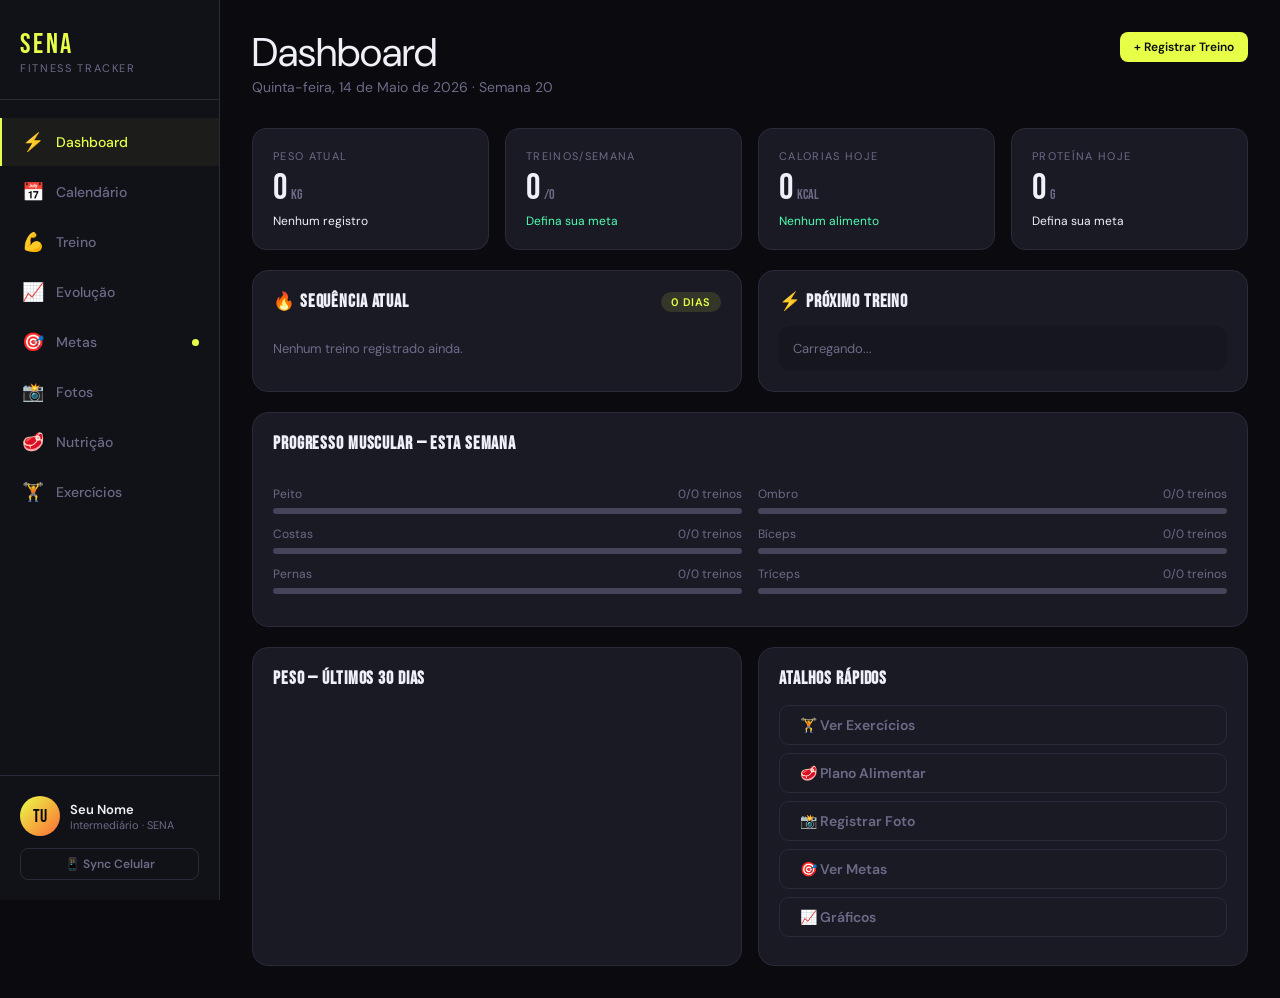
==== index.html @ d351b413 "Add files via upload" ====
<!DOCTYPE html>
<html lang="pt-BR">
<head>
<meta charset="UTF-8">
<meta name="viewport" content="width=device-width, initial-scale=1.0">
<title>SENA Fitness — Sua Evolução</title>
<link rel="preconnect" href="https://fonts.googleapis.com">
<link href="https://fonts.googleapis.com/css2?family=Bebas+Neue&family=DM+Sans:wght@300;400;500;600&display=swap" rel="stylesheet">
<script src="https://cdnjs.cloudflare.com/ajax/libs/Chart.js/4.4.1/chart.umd.js"></script>
<style>
*{margin:0;padding:0;box-sizing:border-box}
:root{
  --bg:#0a0a0f;
  --bg2:#111118;
  --bg3:#16161f;
  --card:#1a1a25;
  --card2:#1e1e2c;
  --border:#2a2a3a;
  --accent:#e8ff47;
  --accent2:#ff6b35;
  --accent3:#4fffb0;
  --text:#f0f0f8;
  --muted:#6b6b88;
  --muted2:#44445a;
  --red:#ff4757;
  --blue:#4fa3ff;
  --purple:#b66dff;
  font-size:15px;
}
body{background:var(--bg);color:var(--text);font-family:'DM Sans',sans-serif;min-height:100vh;overflow-x:hidden}
h1,h2,h3,.label-big{font-family:'Bebas Neue',sans-serif;letter-spacing:.05em}

/* LAYOUT */
.app{display:flex;min-height:100vh}
.sidebar{width:220px;background:var(--bg2);border-right:1px solid var(--border);display:flex;flex-direction:column;position:fixed;top:0;left:0;height:100vh;z-index:100;transition:.3s}
.main{margin-left:220px;flex:1;min-height:100vh}
.page{display:none;padding:32px;min-height:100vh;animation:fadeIn .35s ease}
.page.active{display:block}
@keyframes fadeIn{from{opacity:0;transform:translateY(12px)}to{opacity:1;transform:translateY(0)}}

/* SIDEBAR */
.logo{padding:28px 20px 24px;border-bottom:1px solid var(--border)}
.logo-text{font-family:'Bebas Neue',sans-serif;font-size:28px;color:var(--accent);letter-spacing:.1em}
.logo-sub{font-size:11px;color:var(--muted);letter-spacing:.15em;text-transform:uppercase}
.nav{flex:1;padding:16px 0}
.nav-item{display:flex;align-items:center;gap:12px;padding:12px 20px;color:var(--muted);cursor:pointer;transition:.2s;font-size:14px;font-weight:500;border-left:2px solid transparent;margin:2px 0}
.nav-item:hover{color:var(--text);background:var(--bg3)}
.nav-item.active{color:var(--accent);border-left-color:var(--accent);background:rgba(232,255,71,.05)}
.nav-icon{font-size:18px;width:22px;text-align:center}
.sidebar-footer{padding:20px;border-top:1px solid var(--border)}
.avatar{width:40px;height:40px;border-radius:50%;background:linear-gradient(135deg,var(--accent),var(--accent2));display:flex;align-items:center;justify-content:center;font-family:'Bebas Neue',sans-serif;font-size:18px;color:#0a0a0f}
.user-info{display:flex;align-items:center;gap:10px}
.user-name{font-size:13px;font-weight:600}
.user-sub{font-size:11px;color:var(--muted)}

/* HEADER */
.page-header{margin-bottom:32px}
.page-title{font-size:40px;color:var(--text);line-height:1}
.page-sub{font-size:14px;color:var(--muted);margin-top:6px}

/* CARDS */
.card{background:var(--card);border:1px solid var(--border);border-radius:16px;padding:20px}
.card-sm{padding:16px}
.grid{display:grid;gap:16px}
.g2{grid-template-columns:1fr 1fr}
.g3{grid-template-columns:1fr 1fr 1fr}
.g4{grid-template-columns:1fr 1fr 1fr 1fr}

/* STAT CARDS */
.stat{background:var(--card);border:1px solid var(--border);border-radius:14px;padding:20px}
.stat-label{font-size:11px;color:var(--muted);letter-spacing:.12em;text-transform:uppercase;margin-bottom:8px}
.stat-value{font-family:'Bebas Neue',sans-serif;font-size:36px;line-height:1;color:var(--text)}
.stat-unit{font-size:14px;color:var(--muted);margin-left:4px}
.stat-change{font-size:12px;margin-top:6px}
.up{color:var(--accent3)}
.down{color:var(--red)}

/* PROGRESS BAR */
.prog-wrap{margin:12px 0}
.prog-label{display:flex;justify-content:space-between;font-size:12px;color:var(--muted);margin-bottom:6px}
.prog-track{height:6px;background:var(--muted2);border-radius:99px;overflow:hidden}
.prog-fill{height:100%;border-radius:99px;transition:width 1s ease}
.prog-accent{background:var(--accent)}
.prog-orange{background:var(--accent2)}
.prog-green{background:var(--accent3)}
.prog-blue{background:var(--blue)}
.prog-purple{background:var(--purple)}

/* BADGES */
.badge{display:inline-flex;align-items:center;gap:5px;font-size:11px;font-weight:600;padding:3px 10px;border-radius:99px;letter-spacing:.05em;text-transform:uppercase}
.badge-green{background:rgba(79,255,176,.12);color:var(--accent3)}
.badge-yellow{background:rgba(232,255,71,.12);color:var(--accent)}
.badge-orange{background:rgba(255,107,53,.12);color:var(--accent2)}
.badge-red{background:rgba(255,71,87,.12);color:var(--red)}
.badge-blue{background:rgba(79,163,255,.12);color:var(--blue)}
.badge-purple{background:rgba(182,109,255,.12);color:var(--purple)}

/* BUTTONS */
.btn{display:inline-flex;align-items:center;gap:8px;padding:10px 20px;border-radius:10px;font-family:'DM Sans',sans-serif;font-size:14px;font-weight:600;cursor:pointer;border:none;transition:.2s}
.btn-primary{background:var(--accent);color:#0a0a0f}
.btn-primary:hover{background:#d4eb30}
.btn-ghost{background:transparent;color:var(--muted);border:1px solid var(--border)}
.btn-ghost:hover{background:var(--bg3);color:var(--text)}
.btn-sm{padding:7px 14px;font-size:12px;border-radius:8px}

/* DIVIDER */
.divider{height:1px;background:var(--border);margin:20px 0}

/* STREAKS */
.streak-dots{display:flex;gap:6px;flex-wrap:wrap;margin-top:10px}
.dot{width:28px;height:28px;border-radius:8px;display:flex;align-items:center;justify-content:center;font-size:10px;font-weight:600}
.dot-done{background:rgba(232,255,71,.15);color:var(--accent);border:1px solid rgba(232,255,71,.3)}
.dot-rest{background:rgba(79,255,176,.1);color:var(--accent3);border:1px solid rgba(79,255,176,.2)}
.dot-miss{background:var(--muted2);color:var(--muted)}
.dot-today{background:var(--accent);color:#0a0a0f}

/* CALENDAR */
.cal-grid { display: grid; grid-template-columns: repeat(7, 1fr); gap: 8px; margin-top: 12px; }
.cal-day { height: 72px; border-radius: 12px; display: flex; flex-direction: column; padding: 6px; cursor: pointer; transition: .2s; position: relative; background: var(--card2); border: 1px solid var(--border); overflow: hidden; }
.cal-day:hover { border-color: var(--accent); transform: translateY(-2px); box-shadow: 0 4px 12px rgba(0,0,0,0.15); }
.cal-hdr { height: auto; padding: 4px 0; background: transparent !important; border: none !important; font-size: 11px; color: var(--muted); font-weight: 600; letter-spacing: .08em; text-align: center; align-items: center; cursor: default; }
.cal-hdr:hover { transform: none; box-shadow: none; }
.cal-empty { background: transparent !important; border: none !important; pointer-events: none; }
.cal-date { font-size: 14px; font-weight: 700; }
.cal-letter-wrap { width: 26px; height: 26px; border-radius: 8px; display: flex; align-items: center; justify-content: center; font-family: 'Bebas Neue', sans-serif; font-size: 16px; color: #0a0a0f; margin-top: auto; align-self: flex-end; }
.cal-rest-wrap { font-size: 10px; color: var(--muted); margin-top: auto; background: rgba(255,255,255,0.05); padding: 2px 6px; border-radius: 6px; align-self: flex-end; font-weight: 600; }
.cal-today { border-color: var(--accent); }

/* FOOD CARDS */
.food-card{background:var(--card);border:1px solid var(--border);border-radius:14px;padding:16px;display:flex;align-items:center;gap:14px;transition:.2s;cursor:pointer}
.food-card:hover{border-color:var(--muted2);transform:translateY(-2px)}
.food-icon{width:52px;height:52px;border-radius:12px;display:flex;align-items:center;justify-content:center;font-size:28px;flex-shrink:0}
.food-name{font-weight:600;font-size:15px}
.food-desc{font-size:12px;color:var(--muted);margin-top:2px}
.food-macros{display:flex;gap:12px;margin-top:8px}
.macro{text-align:center}
.macro-val{font-family:'Bebas Neue',sans-serif;font-size:18px;color:var(--text)}
.macro-label{font-size:10px;color:var(--muted);letter-spacing:.06em;text-transform:uppercase}

/* EXERCISE CARDS */
.ex-card{background:var(--card);border:1px solid var(--border);border-radius:16px;overflow:hidden;cursor:pointer;transition:.2s}
.ex-card:hover{transform:translateY(-3px);border-color:var(--muted2)}
.ex-anim{height:180px;background:var(--bg3);display:flex;align-items:center;justify-content:center;position:relative;overflow:hidden}
.ex-body{padding:16px}
.ex-name{font-family:'Bebas Neue',sans-serif;font-size:22px;letter-spacing:.05em}
.ex-muscle{font-size:12px;color:var(--muted);margin-top:2px}
.ex-tags{display:flex;gap:6px;margin-top:10px;flex-wrap:wrap}

/* PHOTO GALLERY */
.photo-grid{display:grid;grid-template-columns:repeat(3,1fr);gap:12px;margin-top:16px}
.photo-item{aspect-ratio:3/4;background:var(--card2);border-radius:12px;overflow:hidden;position:relative;cursor:pointer;transition:.2s}
.photo-item:hover{transform:scale(1.02)}
.photo-placeholder{width:100%;height:100%;display:flex;flex-direction:column;align-items:center;justify-content:center;gap:8px;background:var(--bg3);color:var(--muted);font-size:13px}
.photo-date{position:absolute;bottom:8px;left:8px;font-size:11px;background:rgba(0,0,0,.7);padding:3px 8px;border-radius:6px;color:var(--text)}
.photo-img{width:100%;height:100%;object-fit:cover;display:block}
.photo-actions{position:absolute;top:8px;right:8px;display:flex;gap:6px}
.photo-actions button{width:28px;height:28px;border-radius:8px;border:1px solid rgba(255,255,255,.2);background:rgba(0,0,0,.68);color:var(--text);cursor:pointer}

/* COMPARE SLIDER */
.compare-wrap{position:relative;width:100%;height:300px;border-radius:16px;overflow:hidden;cursor:col-resize}
.compare-before,.compare-after{position:absolute;top:0;left:0;width:100%;height:100%;display:flex;align-items:center;justify-content:center;font-family:'Bebas Neue',sans-serif;font-size:28px;letter-spacing:.05em}
.compare-before{background:linear-gradient(135deg,#1a1a2e,#16213e);color:var(--muted)}
.compare-after{background:linear-gradient(135deg,#0d1f0d,#1a2f1a);color:var(--accent3);clip-path:inset(0 50% 0 0)}
.compare-line{position:absolute;top:0;left:50%;width:2px;height:100%;background:var(--accent);transform:translateX(-50%);z-index:10}
.compare-handle{position:absolute;top:50%;left:50%;transform:translate(-50%,-50%);width:36px;height:36px;border-radius:50%;background:var(--accent);display:flex;align-items:center;justify-content:center;color:#0a0a0f;font-size:16px;z-index:11;box-shadow:0 0 20px rgba(232,255,71,.4)}
.compare-label{position:absolute;bottom:12px;font-size:12px;font-weight:700;padding:4px 12px;border-radius:6px;letter-spacing:.1em}
.compare-label.left{left:12px;background:rgba(0,0,0,.5)}
.compare-label.right{right:12px;background:rgba(0,0,0,.5);color:var(--accent3)}

/* NEW VECTOR ANIMATIONS (IMPROVED TIMING) */
.v-breath { animation: vBreath 2.5s ease-in-out infinite; transform-origin: center bottom; }
@keyframes vBreath { 0%, 100% { transform: scale(1,1); } 50% { transform: scale(0.98, 1.03); } }

.v-lift { animation: vLift 2.5s infinite; }
@keyframes vLift {
  0%, 15% { transform: translateY(0); animation-timing-function: cubic-bezier(0.2, 0.8, 0.2, 1); }
  40%, 55% { transform: translateY(-14px); animation-timing-function: ease-in-out; }
  85%, 100% { transform: translateY(0); }
}

.v-pull { animation: vPull 2.5s infinite; }
@keyframes vPull {
  0%, 15% { transform: translateY(0); animation-timing-function: cubic-bezier(0.2, 0.8, 0.2, 1); }
  40%, 55% { transform: translateY(14px); animation-timing-function: ease-in-out; }
  85%, 100% { transform: translateY(0); }
}

.v-squat-anim { animation: vSquatAnim 2.5s infinite; transform-origin: center bottom; }
@keyframes vSquatAnim {
  0%, 15% { transform: scaleY(1) translateY(0); animation-timing-function: ease-in-out; }
  40%, 55% { transform: scaleY(0.85) translateY(12px); animation-timing-function: cubic-bezier(0.2, 0.8, 0.2, 1); }
  85%, 100% { transform: scaleY(1) translateY(0); }
}

.v-row { animation: vRow 2.5s infinite; }
@keyframes vRow {
  0%, 15% { transform: translateX(0); animation-timing-function: cubic-bezier(0.2, 0.8, 0.2, 1); }
  40%, 55% { transform: translateX(-14px); animation-timing-function: ease-in-out; }
  85%, 100% { transform: translateX(0); }
}

.v-curl-arm { animation: vCurl 2.5s infinite; transform-origin: 60px 65px; }
@keyframes vCurl {
  0%, 15% { transform: rotate(0deg); animation-timing-function: cubic-bezier(0.2, 0.8, 0.2, 1); }
  40%, 55% { transform: rotate(-80deg); animation-timing-function: ease-in-out; }
  85%, 100% { transform: rotate(0deg); }
}

.v-legpress { animation: vLegpress 2.5s infinite; }
@keyframes vLegpress {
  0%, 15% { transform: translate(0, 0); animation-timing-function: ease-in-out; }
  40%, 55% { transform: translate(-14px, 14px); animation-timing-function: cubic-bezier(0.2, 0.8, 0.2, 1); }
  85%, 100% { transform: translate(0, 0); }
}

.v-pecdeck { animation: vPecdeck 2.5s infinite; transform-origin: 60px 40px; }
@keyframes vPecdeck {
  0%, 15% { transform: scaleX(1); animation-timing-function: cubic-bezier(0.2, 0.8, 0.2, 1); }
  40%, 55% { transform: scaleX(0.4); animation-timing-function: ease-in-out; }
  85%, 100% { transform: scaleX(1); }
}

.v-tricep-arm { animation: vTricep 2.5s infinite; transform-origin: 70px 65px; }
@keyframes vTricep {
  0%, 15% { transform: rotate(0deg); animation-timing-function: cubic-bezier(0.2, 0.8, 0.2, 1); }
  40%, 55% { transform: rotate(70deg); animation-timing-function: ease-in-out; }
  85%, 100% { transform: rotate(0deg); }
}

.v-lateral-arm-l { animation: vLatL 2.5s infinite; transform-origin: 50px 42px; }
.v-lateral-arm-r { animation: vLatR 2.5s infinite; transform-origin: 70px 42px; }
@keyframes vLatL {
  0%, 15% { transform: rotate(0deg); animation-timing-function: cubic-bezier(0.2, 0.8, 0.2, 1); }
  40%, 55% { transform: rotate(-75deg); animation-timing-function: ease-in-out; }
  85%, 100% { transform: rotate(0deg); }
}
@keyframes vLatR {
  0%, 15% { transform: rotate(0deg); animation-timing-function: cubic-bezier(0.2, 0.8, 0.2, 1); }
  40%, 55% { transform: rotate(75deg); animation-timing-function: ease-in-out; }
  85%, 100% { transform: rotate(0deg); }
}

.v-shrug-anim { animation: vShrug 2.5s infinite; transform-origin: center bottom; }
@keyframes vShrug { 0%, 15% { transform: translateY(0); } 40%, 55% { transform: translateY(-5px); } 85%, 100% { transform: translateY(0); } }
.v-shrug-arms { animation: vShrugArms 2.5s infinite; }
@keyframes vShrugArms {
  0%, 15% { transform: translateY(0); animation-timing-function: cubic-bezier(0.2, 0.8, 0.2, 1); }
  40%, 55% { transform: translateY(-10px); animation-timing-function: ease-in-out; }
  85%, 100% { transform: translateY(0); }
}

.v-calf-anim { animation: vCalf 2.5s infinite; transform-origin: center bottom; }
@keyframes vCalf {
  0%, 15% { transform: translateY(0); animation-timing-function: cubic-bezier(0.2, 0.8, 0.2, 1); }
  40%, 55% { transform: translateY(-10px); animation-timing-function: ease-in-out; }
  85%, 100% { transform: translateY(0); }
}

.v-abs-anim { animation: vAbs 2.5s infinite; transform-origin: 60px 90px; }
@keyframes vAbs {
  0%, 15% { transform: rotate(0deg); animation-timing-function: cubic-bezier(0.2, 0.8, 0.2, 1); }
  40%, 55% { transform: rotate(35deg); animation-timing-function: ease-in-out; }
  85%, 100% { transform: rotate(0deg); }
}

.v-cardio { animation: vCardio 0.8s ease-in-out infinite alternate; }
@keyframes vCardio { 0% { transform: translateY(0); } 100% { transform: translateY(-6px); } }
.v-run-leg-1 { animation: vRunLeg1 1.6s infinite; transform-origin: 50px 65px; }
.v-run-leg-2 { animation: vRunLeg2 1.6s infinite; transform-origin: 50px 65px; }
.v-run-arm-1 { animation: vRunArm1 1.6s infinite; transform-origin: 50px 45px; }
.v-run-arm-2 { animation: vRunArm2 1.6s infinite; transform-origin: 50px 45px; }
@keyframes vRunLeg1 { 0%, 100% { transform: rotate(-35deg); animation-timing-function: ease-in-out; } 50% { transform: rotate(35deg); animation-timing-function: ease-in-out; } }
@keyframes vRunLeg2 { 0%, 100% { transform: rotate(35deg); animation-timing-function: ease-in-out; } 50% { transform: rotate(-35deg); animation-timing-function: ease-in-out; } }
@keyframes vRunArm1 { 0%, 100% { transform: rotate(35deg); animation-timing-function: ease-in-out; } 50% { transform: rotate(-35deg); animation-timing-function: ease-in-out; } }
@keyframes vRunArm2 { 0%, 100% { transform: rotate(-35deg); animation-timing-function: ease-in-out; } 50% { transform: rotate(35deg); animation-timing-function: ease-in-out; } }


/* META MODAL */
.modal-overlay{display:none;position:fixed;inset:0;background:rgba(0,0,0,.7);z-index:200;align-items:center;justify-content:center}
.modal-overlay.open{display:flex}
.modal{background:var(--card);border:1px solid var(--border);border-radius:20px;padding:28px;width:480px;max-width:95vw;animation:fadeIn .25s ease}
.modal-header{display:flex;justify-content:space-between;align-items:center;margin-bottom:20px}
.modal-title{font-family:'Bebas Neue',sans-serif;font-size:28px;letter-spacing:.05em}
.close-btn{background:var(--bg3);border:none;color:var(--muted);width:32px;height:32px;border-radius:8px;cursor:pointer;font-size:18px;display:flex;align-items:center;justify-content:center}
.close-btn:hover{color:var(--text)}
input[type=text],input[type=number],select,textarea{width:100%;background:var(--bg3);border:1px solid var(--border);color:var(--text);padding:10px 14px;border-radius:10px;font-family:'DM Sans',sans-serif;font-size:14px;outline:none;transition:.2s;margin:6px 0}
input:focus,select:focus{border-color:var(--accent)}
label.form-label{font-size:12px;color:var(--muted);letter-spacing:.08em;text-transform:uppercase;margin-top:12px;display:block}
.help-text{font-size:12px;color:var(--muted);line-height:1.6;margin-top:8px}

/* TOAST */
.toast{position:fixed;bottom:28px;right:28px;background:var(--card);border:1px solid var(--accent);border-radius:12px;padding:14px 20px;font-size:14px;font-weight:500;z-index:999;display:flex;align-items:center;gap:10px;transform:translateY(100px);opacity:0;transition:.4s;color:var(--accent)}
.toast.show{transform:translateY(0);opacity:1}

/* TABS */
.tabs{display:flex;gap:4px;background:var(--bg3);border-radius:12px;padding:4px;margin-bottom:24px}
.tab{flex:1;padding:9px;text-align:center;font-size:13px;font-weight:600;cursor:pointer;border-radius:9px;color:var(--muted);transition:.2s}
.tab.active{background:var(--card2);color:var(--text)}

/* MUSCLE GROUP FILTER */
.muscle-filter{display:flex;gap:8px;flex-wrap:wrap;margin-bottom:20px}
.mf-btn{padding:7px 16px;border-radius:99px;font-size:12px;font-weight:600;border:1px solid var(--border);background:transparent;color:var(--muted);cursor:pointer;transition:.2s}
.mf-btn.active,.mf-btn:hover{border-color:var(--accent);color:var(--accent);background:rgba(232,255,71,.08)}

/* QUICK LOG */
.quick-log{background:var(--card);border:1px solid var(--border);border-radius:14px;padding:18px;margin-bottom:16px}
.quick-log-row{display:flex;align-items:center;justify-content:space-between;padding:10px 0;border-bottom:1px solid var(--border)}
.quick-log-row:last-child{border-bottom:none}
.log-ex{font-size:14px;font-weight:500}
.log-detail{font-size:12px;color:var(--muted);margin-top:2px}
.log-sets{display:flex;gap:6px}
.set-pill{background:var(--bg3);border:1px solid var(--border);border-radius:6px;padding:4px 10px;font-size:12px;font-weight:600;cursor:pointer;transition:.2s}
.set-pill:hover,.set-pill.done{background:rgba(232,255,71,.15);border-color:var(--accent);color:var(--accent)}
/* CALENDAR NAVIGATION */
.cal-nav { display:flex; justify-content:space-between; align-items:center; margin-bottom:16px; background:var(--card); padding:12px; border-radius:14px; border:1px solid var(--border); }
.cal-nav-btn { background:var(--bg3); border:none; color:var(--text); padding:8px 12px; border-radius:8px; cursor:pointer; font-weight:600; }
.cal-nav-btn:hover { background:rgba(255,255,255,0.1); }
.cal-month-lbl { font-family:'Bebas Neue',sans-serif; font-size:22px; letter-spacing:0.05em; color:var(--accent); }

/* ACTIVE WORKOUT MODE */
#activeWorkoutView { display:none; flex-direction:column; gap:20px; }
.active-ex-card { background:var(--card); border:1px solid var(--accent); border-radius:16px; padding:24px; text-align:center; box-shadow:0 0 20px rgba(232,255,71,0.1); }
.active-ex-img { height:200px; margin:0 auto 20px; border-radius:12px; background:var(--bg3); padding:10px; }
.active-ex-title { font-family:'Bebas Neue',sans-serif; font-size:32px; color:var(--accent); margin-bottom:8px; }
.active-ex-desc { color:var(--muted); font-size:14px; line-height:1.5; margin-bottom:20px; }
.active-progress { height:6px; background:var(--bg3); border-radius:3px; margin-bottom:16px; overflow:hidden; }
.active-progress-bar { height:100%; background:var(--accent); width:0%; transition:0.3s; }
.active-controls { display:flex; gap:10px; }
.btn-done { background:var(--accent); color:#000; padding:16px; border-radius:12px; font-weight:700; font-size:16px; flex:1; cursor:pointer; border:none; transition:0.2s;}
.btn-done:hover { opacity:0.9; transform:scale(0.98); }
.btn-skip { background:var(--bg3); color:var(--text); padding:16px; border-radius:12px; font-weight:600; cursor:pointer; border:none; }

.routine-tabs{display:grid;grid-template-columns:repeat(4,1fr);gap:8px;margin-bottom:20px}
.routine-tab{border:1px solid var(--border);background:var(--card);color:var(--muted);border-radius:12px;padding:12px;cursor:pointer;text-align:left;transition:.2s}
.routine-tab:hover,.routine-tab.active{border-color:var(--accent);color:var(--text);background:rgba(232,255,71,.06)}
.routine-letter{font-family:'Bebas Neue',sans-serif;font-size:26px;line-height:1}
.routine-name{font-size:12px;color:var(--muted);margin-top:2px}
.routine-card{display:grid;grid-template-columns:120px 1fr auto;gap:16px;align-items:center;background:var(--card);border:1px solid var(--border);border-radius:16px;padding:14px;margin-bottom:12px}
.routine-anim{height:92px;background:linear-gradient(135deg,var(--bg3),var(--bg2));border-radius:12px;display:flex;align-items:center;justify-content:center;overflow:hidden}
.scene3d{width:112px;height:86px;position:relative;perspective:520px;transform-style:preserve-3d}
.machine3d{position:absolute;inset:8px 10px 6px;border:2px solid color-mix(in srgb,var(--tone) 55%,#fff 8%);border-radius:12px;transform:rotateX(58deg) rotateZ(-22deg);box-shadow:0 14px 22px rgba(0,0,0,.35)}
.machine3d:before,.machine3d:after{content:"";position:absolute;background:var(--tone);opacity:.45;border-radius:4px;transform:translateZ(14px)}
.machine3d:before{width:64px;height:8px;left:12px;top:12px}
.machine3d:after{width:8px;height:58px;right:14px;top:10px}
.body3d{position:absolute;left:48px;top:22px;width:18px;height:34px;background:linear-gradient(145deg,#f4f4f7,#8d93a1);border-radius:9px 9px 6px 6px;transform:translateZ(24px);animation:lift3d 1.8s ease-in-out infinite}
.body3d:before{content:"";position:absolute;left:4px;top:-13px;width:10px;height:10px;border-radius:50%;background:#f0b082;box-shadow:0 2px 0 rgba(0,0,0,.2)}
.limb3d{position:absolute;width:32px;height:7px;background:linear-gradient(90deg,#f0b082,#d07a4d);border-radius:99px;transform-origin:left center;animation:press3d 1.8s ease-in-out infinite}
.limb3d.arm-l{left:42px;top:36px;transform:rotate(160deg) translateZ(28px)}
.limb3d.arm-r{left:64px;top:36px;transform:rotate(20deg) translateZ(28px)}
.limb3d.leg-l{left:43px;top:58px;transform:rotate(130deg) translateZ(18px);animation:squat3d 2s ease-in-out infinite}
.limb3d.leg-r{left:61px;top:58px;transform:rotate(50deg) translateZ(18px);animation:squat3d 2s ease-in-out infinite}
.weight3d{position:absolute;width:18px;height:18px;border-radius:50%;background:radial-gradient(circle at 35% 30%,#fff,var(--tone) 38%,#222 75%);box-shadow:0 8px 16px rgba(0,0,0,.3);animation:press3d 1.8s ease-in-out infinite}
.weight3d.left{left:16px;top:28px}.weight3d.right{right:16px;top:28px}
@keyframes press3d{0%,100%{translate:0 8px;rotate:0deg}50%{translate:0 -7px;rotate:-5deg}}
@keyframes lift3d{0%,100%{translate:0 4px}50%{translate:0 -5px}}
@keyframes squat3d{0%,100%{translate:0 6px}50%{translate:0 -4px}}
.routine-index{width:28px;height:28px;border-radius:50%;display:inline-flex;align-items:center;justify-content:center;font-weight:700;color:#0a0a0f;margin-right:8px}
.routine-prescription{font-family:'Bebas Neue',sans-serif;font-size:24px;color:var(--text);text-align:center;border:1px solid var(--border);border-radius:10px;padding:8px 12px;min-width:74px}
.rules-grid{display:grid;grid-template-columns:repeat(2,1fr);gap:10px;margin-top:12px}
.rule-item{font-size:12px;color:var(--muted);background:var(--bg3);border-radius:10px;padding:10px;line-height:1.5}
.calendar-detail{min-height:220px}
.calendar-ex{display:flex;justify-content:space-between;gap:10px;border-bottom:1px solid var(--border);padding:9px 0;font-size:13px}
.calendar-ex:last-child{border-bottom:none}
.goal-complete{border-color:rgba(79,255,176,.35);background:linear-gradient(135deg,rgba(79,255,176,.08),rgba(232,255,71,.04))}
.goal-complete .goal-title{text-decoration:line-through;color:var(--accent3)}

/* NOTIFICATION DOT */
.notif-dot{width:7px;height:7px;background:var(--accent);border-radius:50%;margin-left:auto}

/* MEDAL */
.medal{width:54px;height:54px;border-radius:50%;display:flex;align-items:center;justify-content:center;font-size:26px;flex-shrink:0}

/* SCROLLBAR */
::-webkit-scrollbar{width:5px}
::-webkit-scrollbar-track{background:var(--bg)}
::-webkit-scrollbar-thumb{background:var(--muted2);border-radius:3px}

/* CHART AREA */
.chart-wrap{position:relative;width:100%;height:240px}

/* MOBILE */
@media(max-width:768px){
  .sidebar{transform:translateX(-100%)}
  .sidebar.open{transform:translateX(0)}
  .main{margin-left:0}
  .g4{grid-template-columns:1fr 1fr}
  .g3{grid-template-columns:1fr 1fr}
  .photo-grid{grid-template-columns:1fr 1fr}
  .mobile-toggle{display:flex}
  .page{padding:20px 16px}
}
.mobile-toggle{display:none;position:fixed;top:16px;left:16px;z-index:200;background:var(--card);border:1px solid var(--border);border-radius:10px;width:42px;height:42px;align-items:center;justify-content:center;cursor:pointer;font-size:20px}
</style>
</head>
<body>

<div class="toast" id="toast">✓ Salvo com sucesso!</div>

<button class="mobile-toggle" onclick="toggleSidebar()">☰</button>

<div class="app">
<!-- SIDEBAR -->
<aside class="sidebar" id="sidebar">
  <div class="logo">
    <div class="logo-text">SENA</div>
    <div class="logo-sub">Fitness Tracker</div>
  </div>
  <nav class="nav">
    <div class="nav-item active" onclick="goTo('dashboard',this)"><span class="nav-icon">⚡</span>Dashboard</div>
    <div class="nav-item" onclick="goTo('calendario',this)"><span class="nav-icon">📅</span>Calendário</div>
    <div class="nav-item" onclick="goTo('treino',this)"><span class="nav-icon">💪</span>Treino</div>
    <div class="nav-item" onclick="goTo('evolucao',this)"><span class="nav-icon">📈</span>Evolução</div>
    <div class="nav-item" onclick="goTo('metas',this)"><span class="nav-icon">🎯</span>Metas<span class="notif-dot"></span></div>
    <div class="nav-item" onclick="goTo('fotos',this)"><span class="nav-icon">📸</span>Fotos</div>
    <div class="nav-item" onclick="goTo('nutricao',this)"><span class="nav-icon">🥩</span>Nutrição</div>
    <div class="nav-item" onclick="goTo('exercicios',this)"><span class="nav-icon">🏋️</span>Exercícios</div>
  </nav>
  <div class="sidebar-footer">
    <div class="user-info">
      <div class="avatar">TU</div>
      <div>
        <div class="user-name">Seu Nome</div>
        <div class="user-sub">Intermediário · SENA</div>
      </div>
    </div>
    <button class="btn btn-ghost btn-sm" style="width:100%;margin-top:12px;justify-content:center" onclick="openSyncModal()">📱 Sync Celular</button>
  </div>
</aside>

<!-- MAIN -->
<main class="main">

<!-- DASHBOARD -->
<section class="page active" id="page-dashboard">
  <div class="page-header">
    <div style="display:flex;justify-content:space-between;align-items:flex-start">
      <div>
        <div class="page-title">Dashboard</div>
        <div class="page-sub">Quinta-feira, 14 de Maio de 2026 · Semana 20</div>
      </div>
      <button class="btn btn-primary btn-sm" onclick="openModal('logModal')">+ Registrar Treino</button>
    </div>
  </div>

  <!-- STATS -->
  <div class="grid g4" style="margin-bottom:20px">
    <div class="stat">
      <div class="stat-label">Peso Atual</div>
      <div class="stat-value" id="dashWeight">0<span class="stat-unit">kg</span></div>
      <div class="stat-change" id="dashWeightNote">Nenhum registro</div>
    </div>
    <div class="stat">
      <div class="stat-label">Treinos/Semana</div>
      <div class="stat-value">0<span class="stat-unit">/0</span></div>
      <div class="stat-change up">Defina sua meta</div>
    </div>
    <div class="stat">
      <div class="stat-label">Calorias Hoje</div>
      <div class="stat-value" id="dashKcal">0<span class="stat-unit">kcal</span></div>
      <div class="stat-change up">Nenhum alimento</div>
    </div>
    <div class="stat">
      <div class="stat-label">Proteína Hoje</div>
      <div class="stat-value" id="dashProt">0<span class="stat-unit">g</span></div>
      <div class="stat-change">Defina sua meta</div>
    </div>
  </div>

  <div class="grid g2" style="margin-bottom:20px">
    <!-- STREAK -->
    <div class="card">
      <div style="display:flex;justify-content:space-between;align-items:center;margin-bottom:14px">
        <h3>🔥 Sequência Atual</h3>
        <span class="badge badge-yellow">0 dias</span>
      </div>
      <div class="streak-dots" id="streakDots"></div>
      <div style="margin-top:14px;font-size:13px;color:var(--muted)">Nenhum treino registrado ainda.</div>
    </div>

    <!-- PRÓXIMO TREINO -->
    <div class="card">
      <h3 style="margin-bottom:14px">⚡ Próximo Treino</h3>
      <div id="nextWorkoutPanel" style="background:var(--bg3);border-radius:12px;padding:14px">
        <div style="color:var(--muted);font-size:13px">Carregando...</div>
      </div>
      <button id="nextWorkoutBtn" class="btn btn-primary" style="width:100%;margin-top:14px;justify-content:center;display:none" onclick="startNextWorkout()">Começar Treino →</button>
    </div>
  </div>

  <!-- PROGRESSO MUSCULAR -->
  <div class="card" style="margin-bottom:20px">
    <h3 style="margin-bottom:20px">Progresso Muscular — Esta Semana</h3>
    <div class="grid g2">
      <div>
        <div class="prog-wrap"><div class="prog-label"><span>Peito</span><span>0/0 treinos</span></div><div class="prog-track"><div class="prog-fill prog-orange" style="width:0%"></div></div></div>
        <div class="prog-wrap"><div class="prog-label"><span>Costas</span><span>0/0 treinos</span></div><div class="prog-track"><div class="prog-fill prog-blue" style="width:0%"></div></div></div>
        <div class="prog-wrap"><div class="prog-label"><span>Pernas</span><span>0/0 treinos</span></div><div class="prog-track"><div class="prog-fill prog-purple" style="width:0%"></div></div></div>
      </div>
      <div>
        <div class="prog-wrap"><div class="prog-label"><span>Ombro</span><span>0/0 treinos</span></div><div class="prog-track"><div class="prog-fill prog-accent" style="width:0%"></div></div></div>
        <div class="prog-wrap"><div class="prog-label"><span>Bíceps</span><span>0/0 treinos</span></div><div class="prog-track"><div class="prog-fill prog-green" style="width:0%"></div></div></div>
        <div class="prog-wrap"><div class="prog-label"><span>Tríceps</span><span>0/0 treinos</span></div><div class="prog-track"><div class="prog-fill prog-orange" style="width:0%"></div></div></div>
      </div>
    </div>
  </div>

  <!-- MINI CHART + ATALHOS -->
  <div class="grid g2">
    <div class="card">
      <h3 style="margin-bottom:16px">Peso — Últimos 30 dias</h3>
      <div class="chart-wrap"><canvas id="miniWeightChart" role="img" aria-label="Evolução do peso nos últimos 30 dias">Nenhum peso registrado.</canvas></div>
    </div>
    <div class="card">
      <h3 style="margin-bottom:16px">Atalhos Rápidos</h3>
      <div style="display:flex;flex-direction:column;gap:8px">
        <button class="btn btn-ghost" style="justify-content:flex-start;width:100%" onclick="goTo('exercicios',document.querySelectorAll('.nav-item')[7])">🏋️ Ver Exercícios</button>
        <button class="btn btn-ghost" style="justify-content:flex-start;width:100%" onclick="goTo('nutricao',document.querySelectorAll('.nav-item')[6])">🥩 Plano Alimentar</button>
        <button class="btn btn-ghost" style="justify-content:flex-start;width:100%" onclick="goTo('fotos',document.querySelectorAll('.nav-item')[5])">📸 Registrar Foto</button>
        <button class="btn btn-ghost" style="justify-content:flex-start;width:100%" onclick="goTo('metas',document.querySelectorAll('.nav-item')[4])">🎯 Ver Metas</button>
        <button class="btn btn-ghost" style="justify-content:flex-start;width:100%" onclick="goTo('evolucao',document.querySelectorAll('.nav-item')[3])">📈 Gráficos</button>
      </div>
    </div>
  </div>
</section>

<!-- CALENDÁRIO -->
<section class="page" id="page-calendario">
  <div class="page-header">
    <div class="page-title">Calendário Fitness</div>
    <div class="page-sub">Planejamento e consistência</div>
  </div>
  <div class="grid g2">
    <div class="card">
      <div class="cal-nav">
        <button class="cal-nav-btn" onclick="changeMonth(-1)">‹ Anterior</button>
        <div class="cal-month-lbl" id="calMonthLabel">Maio 2026</div>
        <button class="cal-nav-btn" onclick="changeMonth(1)">Próximo ›</button>
      </div>
      <div class="cal-grid" id="calGrid"></div>
      <div class="divider"></div>
      <div style="display:flex;flex-wrap:wrap;gap:8px;font-size:12px">
        <span style="display:flex;align-items:center;gap:4px"><span style="width:10px;height:10px;border-radius:3px;background:var(--accent2);display:inline-block"></span>Peito</span>
        <span style="display:flex;align-items:center;gap:4px"><span style="width:10px;height:10px;border-radius:3px;background:var(--blue);display:inline-block"></span>Costas</span>
        <span style="display:flex;align-items:center;gap:4px"><span style="width:10px;height:10px;border-radius:3px;background:var(--purple);display:inline-block"></span>Pernas</span>
        <span style="display:flex;align-items:center;gap:4px"><span style="width:10px;height:10px;border-radius:3px;background:var(--accent);display:inline-block"></span>Ombro</span>
        <span style="display:flex;align-items:center;gap:4px"><span style="width:10px;height:10px;border-radius:3px;background:rgba(255,255,255,0.1);display:inline-block"></span>Descanso</span>
      </div>
    </div>
    <div>
      <div class="card calendar-detail" id="calendarDetail"></div>
    </div>
  </div>
</section>

<!-- TREINO -->
<section class="page" id="page-treino">
  <div class="page-header">
    <div style="display:flex;justify-content:space-between;align-items:flex-start">
      <div>
        <div class="page-title" id="routineTitle">Treino A</div>
        <div class="page-sub" id="routineSub">Peito + Tríceps</div>
      </div>
      <div style="display:flex;gap:8px">
        <span class="badge badge-orange" id="workoutStatus">Pronto</span>
        <button class="btn btn-primary btn-sm" onclick="startWorkout()">Começar Treino</button>
        <button class="btn btn-ghost btn-sm" onclick="finishWorkout()">Finalizar</button>
      </div>
    </div>
  </div>

  <div class="routine-tabs" id="routineTabs"></div>

  <div class="grid g2" style="margin-bottom:20px">
    <div class="stat"><div class="stat-label">Volume Total</div><div class="stat-value" id="routineExerciseCount">6<span class="stat-unit">ex</span></div></div>
    <div class="stat"><div class="stat-label">Tempo Estimado</div><div class="stat-value" id="routineTime">55<span class="stat-unit">min</span></div></div>
  </div>

  <div class="quick-log" id="workoutStaticView">
    <div style="display:flex;justify-content:space-between;margin-bottom:16px">
      <h3>Exercícios da Rotina</h3>
      <span style="font-size:13px;color:var(--muted)" id="routineSummary">6 exercícios</span>
    </div>
    <div id="logExList"></div>
  </div>

  <!-- ACTIVE WORKOUT VIEW -->
  <div id="activeWorkoutView">
    <div class="active-ex-card" id="activeExCard">
      <div class="active-progress">
        <div class="active-progress-bar" id="activeProgressBar"></div>
      </div>
      <div style="font-size:12px;color:var(--muted);margin-bottom:8px" id="activeExCounter">Exercício 1 de 6</div>
      <div class="active-ex-img" id="activeExImg"></div>
      <div class="active-ex-title" id="activeExTitle">Exercício</div>
      <div class="active-ex-desc" id="activeExDesc"></div>
      <div style="display:flex;gap:12px;margin-bottom:12px;justify-content:center;font-size:13px">
        <span style="color:var(--muted)" id="activeExMachine"></span>
        <span style="color:var(--accent);font-weight:600" id="activeExSets"></span>
      </div>
      <div class="active-controls">
        <button class="btn-skip" onclick="skipActiveExercise()">Pular</button>
        <button class="btn-done" onclick="completeActiveExercise()">✅ Concluído</button>
      </div>
    </div>
    <button class="btn btn-ghost" style="width:100%;justify-content:center;color:var(--red)" onclick="cancelWorkout()">✕ Cancelar Treino</button>
  </div>

  <div class="card">
    <h3>Regras para ganhar massa</h3>
    <div class="rules-grid">
      <div class="rule-item">Carga pesada nas últimas repetições, mantendo execução limpa.</div>
      <div class="rule-item">Descanso de 60-90 s entre séries.</div>
      <div class="rule-item">Sono de 7-8 h ajuda muito no crescimento.</div>
      <div class="rule-item">Aumente peso ou repetições ao longo das semanas.</div>
      <div class="rule-item">Priorize alimentação e proteína.</div>
      <div class="rule-item">Cardio leve opcional no Treino D.</div>
    </div>
  </div>
</section>

<!-- EVOLUÇÃO -->
<section class="page" id="page-evolucao">
  <div class="page-header">
    <div class="page-title">Gráficos de Evolução</div>
    <div class="page-sub">Acompanhe seu progresso ao longo do tempo</div>
  </div>

  <!-- REGISTRAR PESO -->
  <div class="card" style="margin-bottom:24px;border-color:rgba(232,255,71,.2)">
    <div style="display:flex;align-items:center;gap:12px;margin-bottom:16px">
      <div style="font-size:28px">⚖️</div>
      <div>
        <div style="font-weight:600;font-size:15px">Adicionar Peso</div>
        <div style="font-size:12px;color:var(--muted)" id="lastWeightDate">Nenhum peso registrado ainda</div>
      </div>
    </div>
    <div style="display:flex;gap:10px;align-items:flex-end">
      <div style="flex:1">
        <label class="form-label">Peso (kg)</label>
        <input type="number" id="newWeightInput" placeholder="ex: 78.5" step="0.1" min="30" max="300" style="margin:0">
      </div>
      <div style="flex:1">
        <label class="form-label">Data</label>
        <input type="date" id="newWeightDate" style="margin:0">
      </div>
      <button class="btn btn-primary" style="height:42px;padding:0 20px;flex-shrink:0" onclick="registerWeight()">Salvar</button>
    </div>
    <div id="weightHistory" style="margin-top:16px;display:flex;flex-wrap:wrap;gap:8px"></div>
  </div>

  <div class="tabs">
    <div class="tab active" onclick="switchTab(this,'tab-peso')">Peso</div>
    <div class="tab" onclick="switchTab(this,'tab-medidas')">Medidas</div>
    <div class="tab" onclick="switchTab(this,'tab-cargas')">Cargas</div>
    <div class="tab" onclick="switchTab(this,'tab-radar')">Radar</div>
  </div>

  <div id="tab-peso">
    <div class="card" style="margin-bottom:20px">
      <h3 style="margin-bottom:4px">Evolução do Peso</h3>
      <div style="font-size:13px;color:var(--muted);margin-bottom:16px">Últimos 6 meses</div>
      <div class="chart-wrap" style="height:280px"><canvas id="weightChart" role="img" aria-label="Gráfico de peso dos últimos 6 meses">Peso aumentou de 73kg para 78kg.</canvas></div>
    </div>
    <div class="grid g3">
      <div class="stat"><div class="stat-label">Peso Inicial</div><div class="stat-value">0<span class="stat-unit">kg</span></div></div>
      <div class="stat"><div class="stat-label">Peso Atual</div><div class="stat-value" id="statPesoAtual">0<span class="stat-unit">kg</span></div></div>
      <div class="stat"><div class="stat-label">Ganho Total</div><div class="stat-value" id="statGanhoTotal" style="color:var(--accent)">0<span class="stat-unit">kg</span></div></div>
    </div>
  </div>

  <div id="tab-medidas" style="display:none">
    <div class="card" style="margin-bottom:20px">
      <div style="display:flex;justify-content:space-between;align-items:flex-start;margin-bottom:16px">
        <h3 style="margin-bottom:0">Medidas Corporais (cm)</h3>
        <button class="btn btn-primary btn-sm" onclick="openModal('medidasModal')">+ Registrar Medida</button>
      </div>
      <div class="chart-wrap" style="height:280px"><canvas id="medidasChart" role="img" aria-label="Gráfico de medidas corporais">Medidas variando ao longo dos meses.</canvas></div>
    </div>
  </div>

  <div id="tab-cargas" style="display:none">
    <div class="card" style="margin-bottom:20px">
      <div style="display:flex;justify-content:space-between;align-items:flex-start;margin-bottom:16px">
        <h3 style="margin-bottom:0">Evolução de Cargas (kg)</h3>
        <button class="btn btn-primary btn-sm" onclick="openModal('cargasModal')">+ Registrar Carga</button>
      </div>
      <div class="chart-wrap" style="height:280px"><canvas id="cargasChart" role="img" aria-label="Gráfico de evolução de cargas por exercício">Cargas aumentaram em todos os exercícios.</canvas></div>
    </div>
  </div>

  <div id="tab-radar" style="display:none">
    <div class="grid g2">
      <div class="card">
        <h3 style="margin-bottom:16px">Desenvolvimento Muscular</h3>
        <div class="chart-wrap" style="height:300px"><canvas id="radarChart" role="img" aria-label="Gráfico radar de desenvolvimento muscular por grupo">Radar muscular.</canvas></div>
      </div>
      <div class="card">
        <h3 style="margin-bottom:16px">Frequência por Grupo</h3>
        <div class="chart-wrap" style="height:300px"><canvas id="freqChart" role="img" aria-label="Frequência de treino por grupo muscular">Frequência por grupo.</canvas></div>
      </div>
    </div>
  </div>

</section>

<!-- METAS -->
<section class="page" id="page-metas">
  <div class="page-header">
    <div style="display:flex;justify-content:space-between;align-items:flex-start">
      <div>
        <div class="page-title">Metas</div>
        <div class="page-sub">Defina e acompanhe seus objetivos</div>
      </div>
      <button class="btn btn-primary btn-sm" onclick="openModal('metaModal')">+ Nova Meta</button>
    </div>
  </div>

  <div class="grid g2" style="margin-bottom:20px" id="goalsContainer"></div>

  <div class="card">
    <h3 style="margin-bottom:16px">💬 Mensagem Motivacional</h3>
    <div style="background:linear-gradient(135deg,rgba(232,255,71,.08),rgba(79,255,176,.05));border:1px solid rgba(232,255,71,.15);border-radius:12px;padding:20px">
      <div style="font-size:22px;margin-bottom:8px">🔥</div>
      <div style="font-family:'Bebas Neue',sans-serif;font-size:24px;color:var(--accent);letter-spacing:.05em">"A consistência supera a intensidade."</div>
      <div style="font-size:13px;color:var(--muted);margin-top:8px">Defina suas metas e comece seu acompanhamento do zero.</div>
    </div>
  </div>
</section>

<!-- FOTOS -->
<section class="page" id="page-fotos">
  <div class="page-header">
    <div style="display:flex;justify-content:space-between;align-items:flex-start">
      <div>
        <div class="page-title">Fotos de Evolução</div>
        <div class="page-sub">Registre e compare sua transformação</div>
      </div>
      <button class="btn btn-primary btn-sm" onclick="triggerPhotoUpload()">+ Adicionar Foto</button>
    </div>
  </div>

  <!-- hidden file input -->
  <input type="file" id="photoFileInput" accept="image/*" style="display:none" onchange="handlePhotoUpload(event)">

  <div class="card" style="margin-bottom:20px">
    <h3 style="margin-bottom:16px">Comparativo — Antes e Depois</h3>
    <div class="compare-wrap" id="compareWrap">
      <div class="compare-before" id="compareBefore">
        <div style="text-align:center">
          <div style="font-size:48px;margin-bottom:8px">+</div>
          <div>SEM FOTO</div>
          <div style="font-size:14px;margin-top:4px;color:#6b6b88">Adicione uma foto</div>
        </div>
      </div>
      <div class="compare-after" id="compareAfter">
        <div style="text-align:center">
          <div style="font-size:48px;margin-bottom:8px">+</div>
          <div>SEM FOTO</div>
          <div style="font-size:14px;margin-top:4px">Adicione uma foto</div>
        </div>
      </div>
      <div class="compare-line" id="compareLine"></div>
      <div class="compare-handle" id="compareHandle">⟺</div>
      <div class="compare-label left">ANTES</div>
      <div class="compare-label right">AGORA</div>
    </div>
    <div style="font-size:12px;color:var(--muted);text-align:center;margin-top:8px">Adicione fotos para montar seu comparativo.</div>
  </div>

  <div class="photo-grid" id="photoGrid">
    <!-- filled by JS -->
  </div>
</section>

<!-- NUTRIÇÃO -->
<section class="page" id="page-nutricao">
  <div class="page-header">
    <div style="display:flex;justify-content:space-between;align-items:flex-start">
      <div>
        <div class="page-title">Nutrição & Hipertrofia</div>
        <div class="page-sub">Registre o que comeu e acompanhe seus macros</div>
      </div>
      <button class="btn btn-primary btn-sm" onclick="openModal('addFoodModal')">+ Registrar Refeição</button>
    </div>
  </div>

  <!-- MACROS DO DIA -->
  <div class="card" style="margin-bottom:20px">
    <h3 style="margin-bottom:16px">Macros de Hoje</h3>
    <div class="grid g4">
      <div style="text-align:center">
        <div style="font-family:'Bebas Neue',sans-serif;font-size:36px;color:var(--accent)" id="totalKcal">0</div>
        <div style="font-size:11px;color:var(--muted);letter-spacing:.08em;text-transform:uppercase">Calorias</div>
        <div class="prog-track" style="margin-top:8px"><div class="prog-fill prog-accent" id="barKcal" style="width:0%"></div></div>
      </div>
      <div style="text-align:center">
        <div style="font-family:'Bebas Neue',sans-serif;font-size:36px;color:var(--blue)" id="totalProt">0<span style="font-size:16px">g</span></div>
        <div style="font-size:11px;color:var(--muted);letter-spacing:.08em;text-transform:uppercase">Proteína</div>
        <div class="prog-track" style="margin-top:8px"><div class="prog-fill prog-blue" id="barProt" style="width:0%"></div></div>
      </div>
      <div style="text-align:center">
        <div style="font-family:'Bebas Neue',sans-serif;font-size:36px;color:var(--accent2)" id="totalCarb">0<span style="font-size:16px">g</span></div>
        <div style="font-size:11px;color:var(--muted);letter-spacing:.08em;text-transform:uppercase">Carboidrato</div>
        <div class="prog-track" style="margin-top:8px"><div class="prog-fill prog-orange" id="barCarb" style="width:0%"></div></div>
      </div>
      <div style="text-align:center">
        <div style="font-family:'Bebas Neue',sans-serif;font-size:36px;color:var(--accent3)" id="totalGord">0<span style="font-size:16px">g</span></div>
        <div style="font-size:11px;color:var(--muted);letter-spacing:.08em;text-transform:uppercase">Gordura</div>
        <div class="prog-track" style="margin-top:8px"><div class="prog-fill prog-green" id="barGord" style="width:0%"></div></div>
      </div>
    </div>
  </div>

  <div class="tabs">
    <div class="tab active" onclick="switchTab(this,'nut-refeicoes')">Refeições</div>
    <div class="tab" onclick="switchTab(this,'nut-proteinas')">Proteínas</div>
    <div class="tab" onclick="switchTab(this,'nut-hidratacao')">Hidratação</div>
    <div class="tab" onclick="switchTab(this,'nut-dicas')">Gráfico de Controle</div>
  </div>

  <div id="nut-refeicoes">
    <div class="card" style="margin-bottom:16px">
      <h3 style="margin-bottom:14px">📊 Histórico de Calorias (7 dias)</h3>
      <div class="chart-wrap"><canvas id="nutritionChart" aria-label="Histórico de calorias dos últimos 7 dias"></canvas></div>
    </div>
    <div style="display:flex;flex-direction:column;gap:12px" id="mealList"></div>
    <div id="aiMealList" style="display:flex;flex-direction:column;gap:12px;margin-top:12px"></div>
  </div>

  <div id="nut-proteinas" style="display:none">
    <div class="grid g3" id="proteinList"></div>
  </div>

  <div id="nut-dicas" style="display:none">
    <div class="card" style="margin-bottom:20px;border-color:rgba(79,163,255,.25)">
      <h3 style="margin-bottom:4px">💧 Recomendação Personalizada</h3>
      <div style="font-size:13px;color:var(--muted);margin-bottom:18px">Baseado no seu peso, treino e intensidade</div>
      <div class="grid g3" style="margin-bottom:16px">
        <div>
          <label class="form-label">Peso (kg)</label>
          <input type="number" id="hydroWeight" placeholder="Ex: 82" min="30" max="250" style="margin:0" oninput="calcHydration()">
        </div>
        <div>
          <label class="form-label">Dias de treino</label>
          <select id="hydroDays" style="margin:0" onchange="calcHydration()">
            <option value="2">2 dias</option>
            <option value="3">3 dias</option>
            <option value="4" selected>4 dias</option>
            <option value="5">5 dias</option>
            <option value="6">6 dias</option>
          </select>
        </div>
        <div>
          <label class="form-label">Intensidade</label>
          <select id="hydroIntensity" style="margin:0" onchange="calcHydration()">
            <option value="low">Leve</option>
            <option value="med" selected>Moderada</option>
            <option value="high">Alta / Força</option>
          </select>
        </div>
      </div>
      <div id="hydroResult" style="background:linear-gradient(135deg,rgba(79,163,255,.12),rgba(79,163,255,.04));border:1px solid rgba(79,163,255,.3);border-radius:14px;padding:18px">
        <div style="display:flex;gap:24px;flex-wrap:wrap;align-items:flex-start">
          <div style="text-align:center;flex:0 0 auto">
            <div style="font-family:'Bebas Neue',sans-serif;font-size:52px;color:var(--blue);line-height:1" id="hydroMainNum">—</div>
            <div style="font-size:12px;color:var(--muted)">L/dia (mínimo)</div>
          </div>
          <div style="flex:1;min-width:180px">
            <div style="display:flex;flex-direction:column;gap:10px;font-size:13px" id="hydroBreakdown">
              <div style="color:var(--muted)">Preencha seu peso para ver a recomendação.</div>
            </div>
          </div>
        </div>
        <div style="margin-top:14px;padding-top:14px;border-top:1px solid rgba(79,163,255,.2)">
          <div style="font-size:12px;color:var(--muted);font-weight:600;letter-spacing:.07em;margin-bottom:8px">DISTRIBUIÇÃO SUGERIDA</div>
          <div style="display:flex;gap:8px;flex-wrap:wrap" id="hydroSchedule"></div>
        </div>
      </div>
    </div>
    <div class="card">
      <h3 style="margin-bottom:14px">📊 Consumo dos Últimos 7 Dias</h3>
      <div class="chart-wrap" style="height:240px"><canvas id="waterEvoChart" aria-label="Evolução do consumo de água nos últimos 7 dias"></canvas></div>
    </div>
  </div>

  <div id="nut-hidratacao" style="display:none">
    <div class="card">
      <h3 style="margin-bottom:20px">💧 Hidratação Diária</h3>

      <div style="display:flex;gap:32px;align-items:flex-start;flex-wrap:wrap">

        <!-- BOTTLE SVG -->
        <div style="flex:0 0 auto;display:flex;flex-direction:column;align-items:center;gap:12px">
          <svg id="waterBottleSvg" width="100" height="220" viewBox="0 0 100 220" style="filter:drop-shadow(0 4px 12px rgba(79,163,255,0.3))">
            <!-- bottle neck -->
            <rect x="36" y="10" width="28" height="18" rx="4" fill="#1e2a3a" stroke="#4fa3ff" stroke-width="1.5"/>
            <!-- cap -->
            <rect x="34" y="4" width="32" height="12" rx="5" fill="#4fa3ff"/>
            <!-- bottle body outline -->
            <path d="M22 28 Q18 36 18 50 L18 196 Q18 208 30 208 L70 208 Q82 208 82 196 L82 50 Q82 36 78 28 Z" fill="#0d1b2a" stroke="#4fa3ff" stroke-width="1.5"/>
            <!-- water fill (clip) -->
            <defs>
              <clipPath id="bottleClip">
                <path d="M22 28 Q18 36 18 50 L18 196 Q18 208 30 208 L70 208 Q82 208 82 196 L82 50 Q82 36 78 28 Z"/>
              </clipPath>
            </defs>
            <!-- wave animated fill -->
            <g clip-path="url(#bottleClip)">
              <rect id="waterFill" x="16" y="208" width="70" height="0" fill="url(#waterGrad)" style="transition:y 0.6s ease,height 0.6s ease"/>
              <!-- wave overlay -->
              <path id="waterWave" d="M16 208 Q33 204 50 208 Q67 212 86 208 L86 220 L16 220 Z" fill="rgba(79,163,255,0.6)" style="transition:transform 0.6s ease">
                <animateTransform attributeName="transform" type="translate" values="0 0;-34 0;0 0" dur="2s" repeatCount="indefinite"/>
              </path>
            </g>
            <defs>
              <linearGradient id="waterGrad" x1="0" y1="0" x2="0" y2="1">
                <stop offset="0%" stop-color="#4fa3ff" stop-opacity="0.9"/>
                <stop offset="100%" stop-color="#1a6fc4" stop-opacity="0.95"/>
              </linearGradient>
            </defs>
            <!-- ml markers -->
            <line x1="18" y1="88" x2="26" y2="88" stroke="#4fa3ff" stroke-width="1" stroke-opacity="0.5"/>
            <text x="28" y="92" font-size="9" fill="#4fa3ff" opacity="0.5">375</text>
            <line x1="18" y1="128" x2="26" y2="128" stroke="#4fa3ff" stroke-width="1" stroke-opacity="0.5"/>
            <text x="28" y="132" font-size="9" fill="#4fa3ff" opacity="0.5">250</text>
            <line x1="18" y1="168" x2="26" y2="168" stroke="#4fa3ff" stroke-width="1" stroke-opacity="0.5"/>
            <text x="28" y="172" font-size="9" fill="#4fa3ff" opacity="0.5">125</text>
          </svg>

          <!-- ml count below bottle -->
          <div style="text-align:center">
            <div style="font-family:'Bebas Neue',sans-serif;font-size:36px;color:var(--blue);line-height:1" id="bottleMlDisplay">0</div>
            <div style="font-size:12px;color:var(--muted)">/ 500 ml</div>
          </div>
        </div>

        <!-- CONTROLS -->
        <div style="flex:1;min-width:200px;display:flex;flex-direction:column;gap:16px">

          <!-- total today -->
          <div style="background:var(--bg3);border-radius:12px;padding:16px;text-align:center">
            <div style="font-size:12px;color:var(--muted);letter-spacing:.08em;text-transform:uppercase;margin-bottom:4px">Total Hoje</div>
            <div style="font-family:'Bebas Neue',sans-serif;font-size:48px;color:var(--blue);line-height:1" id="waterTotalDisplay">0</div>
            <div style="font-size:13px;color:var(--muted)">ml consumidos</div>
          </div>

          <!-- add water -->
          <div>
            <label class="form-label">Quantidade (ml)</label>
            <div style="display:flex;gap:8px;align-items:center">
              <input type="number" id="waterAmountInput" placeholder="Ex: 350" min="1" max="5000" style="flex:1;margin:0">
              <button class="btn btn-primary" onclick="addWater()" style="white-space:nowrap">+ Adicionar</button>
            </div>
            <div style="display:flex;gap:6px;margin-top:8px;flex-wrap:wrap">
              <button class="btn btn-ghost btn-sm" onclick="setWaterQuick(200)">200ml</button>
              <button class="btn btn-ghost btn-sm" onclick="setWaterQuick(350)">350ml</button>
              <button class="btn btn-ghost btn-sm" onclick="setWaterQuick(500)">500ml</button>
              <button class="btn btn-ghost btn-sm" onclick="setWaterQuick(750)">750ml</button>
            </div>
          </div>

          <!-- log -->
          <div>
            <div style="font-size:12px;color:var(--muted);font-weight:600;letter-spacing:.08em;text-transform:uppercase;margin-bottom:8px">Histórico de Hoje</div>
            <div id="waterLog" style="display:flex;flex-direction:column;gap:6px;max-height:160px;overflow-y:auto"></div>
          </div>

          <button class="btn btn-ghost btn-sm" style="color:var(--red);align-self:flex-start" onclick="resetWater()">🗑️ Resetar Hoje</button>
        </div>
      </div>

      <div class="divider" style="margin-top:20px"></div>
      <h4 style="margin-bottom:12px;font-size:14px">Dicas de Hidratação para Hipertrofia</h4>
      <div style="display:flex;flex-direction:column;gap:8px;font-size:13px;color:var(--muted)">
        <div style="display:flex;gap:10px;align-items:flex-start"><span style="color:var(--blue)">💧</span><span>Beba <strong style="color:var(--text)">35-40ml/kg</strong> de peso corporal por dia (80kg = ~2.8 a 3.2L)</span></div>
        <div style="display:flex;gap:10px;align-items:flex-start"><span style="color:var(--blue)">⚡</span><span>Tome <strong style="color:var(--text)">500ml</strong> de água 30min antes do treino</span></div>
        <div style="display:flex;gap:10px;align-items:flex-start"><span style="color:var(--blue)">🏋️</span><span>Durante o treino: <strong style="color:var(--text)">200-250ml</strong> a cada 15-20 minutos</span></div>
        <div style="display:flex;gap:10px;align-items:flex-start"><span style="color:var(--blue)">🌙</span><span>Evite beber grandes volumes nos <strong style="color:var(--text)">2h antes de dormir</strong></span></div>
      </div>
    </div>
  </div>
</section>

<!-- EXERCÍCIOS -->
<section class="page" id="page-exercicios">
  <div class="page-header">
    <div class="page-title">Biblioteca de Exercícios</div>
    <div class="page-sub">Máquinas profissionais · SENA Academia</div>
  </div>
  <div class="muscle-filter" id="muscleFilter"></div>
  <div class="grid g3" id="exerciseGrid"></div>
</section>

</main>
</div>

<!-- MODALS -->
<div class="modal-overlay" id="logModal">
  <div class="modal">
    <div class="modal-header">
      <div class="modal-title">Registrar Treino</div>
      <button class="close-btn" onclick="closeModal('logModal')">✕</button>
    </div>
    <label class="form-label">Grupo Muscular</label>
    <select><option>Peito</option><option>Costas</option><option>Pernas</option><option>Ombro</option><option>Bíceps</option><option>Tríceps</option></select>
    <label class="form-label">Observações</label>
    <textarea rows="3" placeholder="Como foi o treino hoje?"></textarea>
    <label class="form-label">Peso Corporal (kg)</label>
    <input type="number" placeholder="0" value="">
    <div style="display:flex;gap:10px;margin-top:20px">
      <button class="btn btn-ghost" style="flex:1;justify-content:center" onclick="closeModal('logModal')">Cancelar</button>
      <button class="btn btn-primary" style="flex:1;justify-content:center" onclick="closeModal('logModal');showToast('Treino registrado! 💪')">Salvar</button>
    </div>
  </div>
</div>

<div class="modal-overlay" id="metaModal">
  <div class="modal">
    <div class="modal-header">
      <div class="modal-title">Nova Meta</div>
      <button class="close-btn" onclick="closeModal('metaModal')">✕</button>
    </div>
    <label class="form-label">Tipo de Meta</label>
    <select id="goalType"><option>Peso Corporal</option><option>Proteína Diária</option><option>Frequência Semanal</option><option>Carga no Exercício</option><option>% Gordura Corporal</option></select>
    <label class="form-label">Valor Atual</label>
    <input type="number" id="goalCurrent" placeholder="0">
    <label class="form-label">Meta</label>
    <input type="number" id="goalTarget" placeholder="85">
    <label class="form-label">Prazo</label>
    <input type="text" id="goalDeadline" placeholder="Dez 2026">
    <div style="display:flex;gap:10px;margin-top:20px">
      <button class="btn btn-ghost" style="flex:1;justify-content:center" onclick="closeModal('metaModal')">Cancelar</button>
      <button class="btn btn-primary" style="flex:1;justify-content:center" onclick="saveGoal()">Criar Meta</button>
    </div>
  </div>
</div>

<div class="modal-overlay" id="addFoodModal">
  <div class="modal">
    <div class="modal-header">
      <div class="modal-title">Registrar Refeição</div>
      <button class="close-btn" onclick="closeModal('addFoodModal')">✕</button>
    </div>
    <label class="form-label">Nome da refeição</label>
    <input type="text" id="mealNameInput" placeholder="Almoço, lanche, jantar...">
    <div style="display:flex;gap:10px">
      <div style="flex:1">
        <label class="form-label">Horário</label>
        <input type="text" id="mealTimeInput" placeholder="13:00">
      </div>
      <div style="flex:1">
        <label class="form-label">Data</label>
        <input type="date" id="mealDateInput">
      </div>
    </div>
    <label class="form-label">Adicionar Alimento</label>
    <div style="display:flex;gap:10px;margin-bottom:12px">
      <input type="text" id="foodSearchInput" list="foodOptions" placeholder="Buscar..." style="flex:2;margin:0">
      <datalist id="foodOptions"></datalist>
      <input type="number" id="foodQtyInput" placeholder="Qtd" style="flex:1;margin:0" value="100">
      <select id="foodUnitInput" style="flex:1;margin:0;padding:8px">
        <option value="g">g</option>
        <option value="un">un</option>
        <option value="ml">ml</option>
        <option value="scoop">scoop</option>
      </select>
    </div>
    <button class="btn btn-ghost" style="width:100%;justify-content:center;margin-bottom:16px;border:1px dashed var(--border)" onclick="addFoodToTempMeal()">+ Inserir na Refeição</button>
    
    <div id="tempMealItems" style="display:flex;flex-direction:column;gap:8px;margin-bottom:12px;max-height:150px;overflow-y:auto"></div>
    <div id="tempMealTotal" style="padding:10px;background:var(--bg2);border-radius:6px;font-size:12px;color:var(--text);border:1px solid var(--border)">
      <div style="font-weight:600;margin-bottom:6px;color:var(--accent)">Total da Refeição:</div>
      <div style="display:flex;justify-content:space-between">
        <span>Kcal: <strong id="tempKcal">0</strong></span>
        <span style="color:var(--blue)">Prot: <strong id="tempP">0</strong>g</span>
        <span style="color:var(--accent2)">Carb: <strong id="tempC">0</strong>g</span>
        <span style="color:var(--muted)">Gord: <strong id="tempG">0</strong>g</span>
      </div>
    </div>
    <div style="display:flex;gap:10px;margin-top:20px">
      <button class="btn btn-ghost" style="flex:1;justify-content:center" onclick="closeModal('addFoodModal')">Cancelar</button>
      <button class="btn btn-primary" style="flex:1;justify-content:center" onclick="saveMeal()">Adicionar</button>
    </div>
  </div>
</div>

<div class="modal-overlay" id="medidasModal">
  <div class="modal">
    <div class="modal-header">
      <div class="modal-title">Registrar Medidas</div>
      <button class="close-btn" onclick="closeModal('medidasModal')">✕</button>
    </div>
    <div style="display:flex;gap:10px">
      <div style="flex:1">
        <label class="form-label">Peito (cm)</label>
        <input type="number" id="medPeito" placeholder="ex: 100" step="0.5">
      </div>
      <div style="flex:1">
        <label class="form-label">Bíceps (cm)</label>
        <input type="number" id="medBiceps" placeholder="ex: 38" step="0.5">
      </div>
    </div>
    <div style="display:flex;gap:10px">
      <div style="flex:1">
        <label class="form-label">Cintura (cm)</label>
        <input type="number" id="medCintura" placeholder="ex: 80" step="0.5">
      </div>
      <div style="flex:1">
        <label class="form-label">Coxa (cm)</label>
        <input type="number" id="medCoxa" placeholder="ex: 60" step="0.5">
      </div>
    </div>
    <label class="form-label">Data</label>
    <input type="date" id="medData">
    <div style="display:flex;gap:10px;margin-top:20px">
      <button class="btn btn-ghost" style="flex:1;justify-content:center" onclick="closeModal('medidasModal')">Cancelar</button>
      <button class="btn btn-primary" style="flex:1;justify-content:center" onclick="registerMeasurement()">Salvar</button>
    </div>
  </div>
</div>

<div class="modal-overlay" id="cargasModal">
  <div class="modal">
    <div class="modal-header">
      <div class="modal-title">Registrar Nova Carga</div>
      <button class="close-btn" onclick="closeModal('cargasModal')">✕</button>
    </div>
    <label class="form-label">Exercício</label>
    <select id="cargaEx">
      <option>Supino</option>
      <option>Agachamento</option>
      <option>Remada</option>
      <option>Desenvolvimento</option>
      <option>Puxada</option>
      <option>Leg Press</option>
    </select>
    <label class="form-label">Carga (kg)</label>
    <input type="number" id="cargaPeso" placeholder="ex: 80" step="1">
    <label class="form-label">Data</label>
    <input type="date" id="cargaData">
    <div style="display:flex;gap:10px;margin-top:20px">
      <button class="btn btn-ghost" style="flex:1;justify-content:center" onclick="closeModal('cargasModal')">Cancelar</button>
      <button class="btn btn-primary" style="flex:1;justify-content:center" onclick="registerLoad()">Salvar</button>
    </div>
  </div>
</div>

<div class="modal-overlay" id="syncModal">
  <div class="modal" style="width: 400px;">
    <div class="modal-header">
      <div class="modal-title">📱 Sincronizar Celular</div>
      <button class="close-btn" onclick="closeModal('syncModal')">✕</button>
    </div>
    
    <div style="text-align: center; margin-bottom: 20px;">
      <p style="font-size: 13px; color: var(--muted); margin-bottom: 20px; line-height: 1.5;">
        Aponte a câmera do seu celular para o QR Code abaixo ou copie o link para sincronizar seus treinos e dieta em tempo real.
      </p>
      
      <div style="background: #ffffff; padding: 16px; border-radius: 16px; display: inline-block; box-shadow: 0 8px 24px rgba(0,0,0,0.2); margin-bottom: 20px;">
        <img id="syncQrCode" src="" alt="QR Code" style="display: block; width: 180px; height: 180px; border-radius: 8px;" />
      </div>
    </div>
    
    <div style="display: flex; flex-direction: column; gap: 8px; margin-bottom: 15px;">
      <label class="form-label" style="margin-bottom: 0;">Link de Sincronização</label>
      <div style="display: flex; gap: 8px;">
        <input type="text" id="syncLinkInput" readonly style="flex: 1; padding: 10px 12px; border-radius: 10px; border: 1px solid var(--border); background: var(--bg3); color: var(--text); font-size: 12px;" onclick="this.select()" />
        <button class="btn btn-primary btn-sm" onclick="copySyncLink()">Copiar</button>
      </div>
      <div id="syncCopySuccess" style="color: var(--accent3); font-size: 12px; display: none; text-align: center; margin-top: 4px;">✓ Link copiado com sucesso!</div>
    </div>
    
    <div style="display: flex; gap: 10px; margin-top: 20px;">
      <button class="btn btn-ghost" style="flex: 1; justify-content: center;" onclick="closeModal('syncModal')">Fechar</button>
    </div>
  </div>
</div>

<script src="https://www.gstatic.com/firebasejs/10.11.1/firebase-app-compat.js"></script>
<script src="https://www.gstatic.com/firebasejs/10.11.1/firebase-firestore-compat.js"></script>
<script src="https://www.gstatic.com/firebasejs/10.11.1/firebase-auth-compat.js"></script>
<script>
const firebaseConfig = {
  apiKey: "AIzaSyBG87uTSEOpsRPz42E_r_wi6yMI6nHhrLk",
  authDomain: "projeto-academia-2026.firebaseapp.com",
  projectId: "projeto-academia-2026",
  storageBucket: "projeto-academia-2026.firebasestorage.app",
  messagingSenderId: "782938659543",
  appId: "1:782938659543:web:0fa38d866e9410323dae92",
  measurementId: "G-SFZN3NE3ME"
};
firebase.initializeApp(firebaseConfig);
const db = firebase.firestore();
const auth = firebase.auth();
let firebaseUserId = null;
// NAV
function goTo(id,el){
  document.querySelectorAll('.page').forEach(p=>p.classList.remove('active'));
  document.getElementById('page-'+id).classList.add('active');
  document.querySelectorAll('.nav-item').forEach(n=>n.classList.remove('active'));
  if(el)el.classList.add('active');
  window.scrollTo(0,0);
  if(id==='evolucao')setTimeout(buildCharts,100);
}
function toggleSidebar(){document.getElementById('sidebar').classList.toggle('open')}
function switchTab(el,tid){
  const tabs=el.closest('.tabs');
  tabs.querySelectorAll('.tab').forEach(t=>t.classList.remove('active'));
  el.classList.add('active');
  const allTabs=document.querySelectorAll('[id^="'+tid.split('-')[0]+'"]');
  // hide siblings
  const prefix=tid.includes('-')?tid.split('-')[0]+'-':tid.split('-')[0];
  document.querySelectorAll('[id]').forEach(d=>{
    if(d.id&&d.id!==tid&&(d.id.startsWith('tab-')||d.id.startsWith('nut-'))){d.style.display='none'}
  });
  document.getElementById(tid).style.display='block';
  if(tid==='tab-radar')setTimeout(()=>{buildRadar();buildFreq();},50);
  if(tid==='tab-medidas')setTimeout(buildMedidas,50);
  if(tid==='tab-cargas')setTimeout(buildCargas,50);
  if(tid==='nut-dicas')setTimeout(()=>{
    buildWaterHistoryChart('waterEvoChart');
    const latestWeight = appState.weights && appState.weights.length > 0 ? appState.weights[appState.weights.length-1].kg : null;
    const wInput = document.getElementById('hydroWeight');
    if(wInput && !wInput.value && latestWeight){ wInput.value = latestWeight; calcHydration(); }
  },50);
}
function openModal(id){document.getElementById(id).classList.add('open')}
function closeModal(id){document.getElementById(id).classList.remove('open')}
function showToast(msg){
  const t=document.getElementById('toast');
  t.textContent='✓ '+msg;
  t.classList.add('show');
  setTimeout(()=>t.classList.remove('show'),3000);
}

const appState={
  weights:[],
  photos:[],
  meals:[],
  goals:[],
  waterMl:0,
  waterLog:[],
  waterDate:'',
  waterHistory:{},
  currentRoutine:'A',
  workoutStarted:false,
  calendarSchedule: {},
  calendarRest: [],
  measurements: [],
  loads: [],
  completedWorkouts: [],
  calendarDate: new Date().toISOString().substring(0,7)
};
const STORAGE_KEY='senaFitnessState';

function loadState(){
  try{
    const saved=JSON.parse(localStorage.getItem(STORAGE_KEY)||'{}');
    Object.assign(appState,{
      weights:Array.isArray(saved.weights)?saved.weights:[],
      photos:Array.isArray(saved.photos)?saved.photos:[],
      meals:Array.isArray(saved.meals)?saved.meals:[],
      goals:Array.isArray(saved.goals)?saved.goals:[],
      waterMl:Number(saved.waterMl)||0,
      waterLog:Array.isArray(saved.waterLog)?saved.waterLog:[],
      waterDate:saved.waterDate||'',
      waterHistory:(saved.waterHistory&&typeof saved.waterHistory==='object')?saved.waterHistory:{},
      currentRoutine:saved.currentRoutine||'A',
      workoutStarted:Boolean(saved.workoutStarted),
      measurements:Array.isArray(saved.measurements)?saved.measurements:[],
      loads:Array.isArray(saved.loads)?saved.loads:[],
      completedWorkouts:Array.isArray(saved.completedWorkouts)?saved.completedWorkouts:[],
      calendarDate:saved.calendarDate||new Date().toISOString().substring(0,7)
    });
    // Auto-reset water if it's a new day
    const todayStr = new Date().toISOString().substring(0,10);
    if(appState.waterDate !== todayStr){
      appState.waterMl = 0;
      appState.waterLog = [];
      appState.waterDate = todayStr;
    }
    
    let loadedSchedule = saved.calendarSchedule || {};
    let loadedRest = Array.isArray(saved.calendarRest) ? saved.calendarRest : [];
    
    // Migrate old integer-based calendar
    const hasOldKeys = Object.keys(loadedSchedule).some(k => !isNaN(k) && k.length <= 2);
    if(hasOldKeys) {
      loadedSchedule = {};
      loadedRest = [];
    }
    
    appState.calendarSchedule = loadedSchedule;
    appState.calendarRest = loadedRest;

  }catch{
    localStorage.removeItem(STORAGE_KEY);
  }
}

function saveStateLocal(){
  localStorage.setItem(STORAGE_KEY,JSON.stringify(appState));
}

function saveState(){
  saveStateLocal();
  if(firebaseUserId){
    db.collection("users").doc(firebaseUserId).set(appState)
      .catch(e => console.error("Firebase save error", e));
  }
}

let remoteListenerUnsubscribe = null;
let isFirstLoad = true;

function renderAllState() {
  buildRoutineTabs();
  const activeRoutineTab = document.querySelector('.routine-tab.active');
  const routine = activeRoutineTab ? activeRoutineTab.textContent.trim().slice(-1) : (appState.currentRoutine || 'A');
  selectRoutine(routine);
  renderCalendar();
  renderWeights();
  renderPhotos();
  renderMeals();
  renderGoals();
  updateMacros();
  renderDashboard();
  buildNutritionChart();
  renderWater();
}

function setupRemoteListener() {
  if (!firebaseUserId) return;
  if (remoteListenerUnsubscribe) {
    remoteListenerUnsubscribe();
  }
  
  const docRef = db.collection("users").doc(firebaseUserId);
  
  remoteListenerUnsubscribe = docRef.onSnapshot((docSnap) => {
    if (docSnap.exists) {
      const data = docSnap.data();
      if (isFirstLoad || JSON.stringify(data) !== JSON.stringify(appState)) {
        isFirstLoad = false;
        Object.assign(appState, data);
        saveStateLocal();
        renderAllState();
      }
    } else {
      isFirstLoad = false;
      docRef.set(appState).catch(e => console.error("Firebase init doc error", e));
    }
  }, (error) => {
    console.error("Firebase onSnapshot error:", error);
  });
}

function openSyncModal() {
  if (!firebaseUserId) {
    showToast("Erro: Usuário não autenticado no Firebase.");
    return;
  }
  
  // Constrói o link do mobile.html de forma dinâmica baseada no domínio atual
  const origin = window.location.origin;
  let path = window.location.pathname;
  if (path.endsWith('index.html')) {
    path = path.replace('index.html', 'mobile.html');
  } else {
    if (!path.endsWith('/')) {
      path += '/';
    }
    path += 'mobile.html';
  }
  const syncUrl = `${origin}${path}?uid=${firebaseUserId}`;
  const qrUrl = `https://api.qrserver.com/v1/create-qr-code/?size=180x180&data=${encodeURIComponent(syncUrl)}`;
  
  document.getElementById('syncQrCode').src = qrUrl;
  document.getElementById('syncLinkInput').value = syncUrl;
  document.getElementById('syncCopySuccess').style.display = 'none';
  
  openModal('syncModal');
}

function copySyncLink() {
  const linkInput = document.getElementById('syncLinkInput');
  linkInput.select();
  linkInput.setSelectionRange(0, 99999);
  
  navigator.clipboard.writeText(linkInput.value).then(() => {
    const successMsg = document.getElementById('syncCopySuccess');
    successMsg.style.display = 'block';
    setTimeout(() => {
      successMsg.style.display = 'none';
    }, 3000);
  }).catch(err => {
    console.error('Could not copy text: ', err);
  });
}

function todayLabel(){
  return new Date().toLocaleDateString('pt-BR',{day:'2-digit',month:'2-digit',year:'numeric'});
}

function escapeHtml(value){
  return String(value).replace(/[&<>"']/g,ch=>({'&':'&amp;','<':'&lt;','>':'&gt;','"':'&quot;',"'":'&#39;'}[ch]));
}

function setHtml(id,html){
  const el=document.getElementById(id);
  if(el)el.innerHTML=html;
}

function registerWeight(){
  const input=document.getElementById('newWeightInput');
  const dateInput=document.getElementById('newWeightDate');
  const value=parseFloat(input.value);
  if(!value||value<30||value>300){
    showToast('Informe um peso válido');
    input.focus();
    return;
  }
  let dateStr = todayLabel();
  if(dateInput.value){
     // convert YYYY-MM-DD to DD/MM/YYYY
     const [y,m,d] = dateInput.value.split('-');
     dateStr = `${d}/${m}/${y}`;
  }
  appState.weights.push({value, date:dateStr});
  appState.weights.sort((a,b) => {
     const [d1,m1,y1]=a.date.split('/');
     const [d2,m2,y2]=b.date.split('/');
     return new Date(y1,m1-1,d1) - new Date(y2,m2-1,d2);
  });
  saveState();
  input.value='';
  dateInput.value='';
  renderWeights();
  const mwc=document.getElementById('miniWeightChart');
  const wc=document.getElementById('weightChart');
  if(mwc && Chart.getChart(mwc)) Chart.getChart(mwc).destroy();
  if(wc && Chart.getChart(wc)) Chart.getChart(wc).destroy();
  chartsBuilt=false;
  if(typeof buildCharts==='function') buildCharts();
  showToast('Peso adicionado');
}

function registerMeasurement(){
  const data=document.getElementById('medData').value;
  if(!data){ showToast('Selecione uma data'); return; }
  const peito=parseFloat(document.getElementById('medPeito').value)||0;
  const biceps=parseFloat(document.getElementById('medBiceps').value)||0;
  const cintura=parseFloat(document.getElementById('medCintura').value)||0;
  const coxa=parseFloat(document.getElementById('medCoxa').value)||0;
  
  const [y,m,d] = data.split('-');
  const dateStr = `${d}/${m}/${y}`;
  
  appState.measurements.push({date:dateStr, peito, biceps, cintura, coxa, rawDate: data});
  appState.measurements.sort((a,b) => new Date(a.rawDate) - new Date(b.rawDate));
  saveState();
  closeModal('medidasModal');
  showToast('Medidas registradas');
  
  const mc=document.getElementById('medidasChart');
  if(mc){
     mc.dataset.built='';
     if(Chart.getChart(mc)) Chart.getChart(mc).destroy();
  }
  buildMedidas();
}

function registerLoad(){
  const ex=document.getElementById('cargaEx').value;
  const peso=parseFloat(document.getElementById('cargaPeso').value);
  const data=document.getElementById('cargaData').value;
  if(!peso || !data){ showToast('Preencha os dados'); return; }
  
  const [y,m,d] = data.split('-');
  const dateStr = `${d}/${m}/${y}`;
  
  appState.loads.push({ex, peso, date:dateStr, rawDate:data});
  appState.loads.sort((a,b) => new Date(a.rawDate) - new Date(b.rawDate));
  saveState();
  closeModal('cargasModal');
  showToast('Carga registrada');
  
  const cc=document.getElementById('cargasChart');
  if(cc){
     cc.dataset.built='';
     if(Chart.getChart(cc)) Chart.getChart(cc).destroy();
  }
  buildCargas();
}

function renderWeights(){
  const latest=appState.weights.at(-1);
  if(!latest)return;
  setHtml('dashWeight',`${latest.value.toFixed(1).replace('.0','')}<span class="stat-unit">kg</span>`);
  setHtml('dashWeightNote',`Último: ${escapeHtml(latest.date)}`);
  setHtml('statPesoAtual',`${latest.value.toFixed(1).replace('.0','')}<span class="stat-unit">kg</span>`);
  const first=appState.weights[0].value;
  const diff=latest.value-first;
  setHtml('statGanhoTotal',`${diff>0?'+':''}${diff.toFixed(1).replace('.0','')}<span class="stat-unit">kg</span>`);
  setHtml('lastWeightDate',`Último registro: ${latest.date} · ${latest.value.toFixed(1).replace('.0','')} kg`);
  const history=document.getElementById('weightHistory');
  if(history){
    history.innerHTML=appState.weights.slice(-8).map(w=>`<span class="badge badge-yellow">${escapeHtml(w.date)} · ${w.value.toFixed(1).replace('.0','')}kg</span>`).join('');
  }
}

function triggerPhotoUpload(){
  document.getElementById('photoFileInput').click();
}

function handlePhotoUpload(event){
  const file=event.target.files&&event.target.files[0];
  if(!file)return;
  if(!file.type.startsWith('image/')){
    showToast('Escolha um arquivo de imagem');
    return;
  }
  const reader=new FileReader();
  reader.onload=()=>{
    appState.photos.push({src:reader.result,date:todayLabel(),name:file.name});
    saveState();
    renderPhotos();
    showToast('Foto adicionada');
    event.target.value='';
  };
  reader.readAsDataURL(file);
}

function renderPhotos(){
  const grid=document.getElementById('photoGrid');
  if(!grid)return;
  if(!appState.photos.length){
    grid.innerHTML='<div class="photo-item" onclick="triggerPhotoUpload()"><div class="photo-placeholder"><div style="font-size:28px">+</div><div>Adicionar primeira foto</div></div></div>';
    return;
  }
  grid.innerHTML=appState.photos.map((p,i)=>`<div class="photo-item" onclick="setComparePhoto(${i})">
    <img class="photo-img" src="${p.src}" alt="Foto de evolução ${i+1}">
    <div class="photo-actions"><button onclick="event.stopPropagation();removePhoto(${i})">×</button></div>
    <div class="photo-date">${escapeHtml(p.date)}</div>
  </div>`).join('')+'<div class="photo-item" onclick="triggerPhotoUpload()"><div class="photo-placeholder"><div style="font-size:28px">+</div><div>Adicionar foto</div></div></div>';
  if(appState.photos.length===1)setComparePhoto(0);
  if(appState.photos.length>1)setComparePhoto(appState.photos.length-1);
}

function setComparePhoto(index){
  const photo=appState.photos[index];
  if(!photo)return;
  const target=index===0?'compareBefore':'compareAfter';
  setHtml(target,`<img class="photo-img" src="${photo.src}" alt="Foto no comparativo"><div class="photo-date">${escapeHtml(photo.date)}</div>`);
}

function removePhoto(index){
  appState.photos.splice(index,1);
  saveState();
  renderPhotos();
  showToast('Foto removida');
}

const foodDb=[
  {keys:['arroz branco cozido','arroz branco'], unit:'g', p:0.025, c:0.281, g:0.002, kcal:1.242},
  {keys:['arroz integral cozido','arroz'], unit:'g', p:0.026, c:0.258, g:0.01, kcal:1.226},
  {keys:['feijão carioca cozido','feijão'], unit:'g', p:0.048, c:0.136, g:0.005, kcal:0.781},
  {keys:['feijão preto cozido','feijão'], unit:'g', p:0.045, c:0.14, g:0.005, kcal:0.785},
  {keys:['lentilha cozida','lentilha'], unit:'g', p:0.063, c:0.163, g:0.005, kcal:0.949},
  {keys:['grão-de-bico cozido','grão-de-bico'], unit:'g', p:0.067, c:0.225, g:0.021, kcal:1.357},
  {keys:['aveia em flocos','aveia'], unit:'g', p:0.139, c:0.666, g:0.085, kcal:3.985},
  {keys:['quinoa cozida','quinoa'], unit:'g', p:0.044, c:0.213, g:0.019, kcal:1.199},
  {keys:['milho verde cozido','milho'], unit:'g', p:0.034, c:0.187, g:0.014, kcal:1.01},
  {keys:['tapioca'], unit:'g', p:0.003, c:0.875, g:0.002, kcal:3.53},
  {keys:['macarrão cozido','macarrão'], unit:'g', p:0.05, c:0.25, g:0.011, kcal:1.299},
  {keys:['pão branco'], unit:'un', p:0.094, c:0.49, g:0.032, kcal:2.624},
  {keys:['pão integral','pão'], unit:'un', p:0.076, c:0.399, g:0.03, kcal:2.17},
  {keys:['batata inglesa cozida','batata inglesa','batata'], unit:'g', p:0.012, c:0.119, g:0.0, kcal:0.524},
  {keys:['batata-doce cozida','batata-doce'], unit:'g', p:0.006, c:0.184, g:0.001, kcal:0.769},
  {keys:['mandioca cozida','mandioca'], unit:'g', p:0.01, c:0.3, g:0.003, kcal:1.267},
  {keys:['inhame cozido','inhame'], unit:'g', p:0.015, c:0.28, g:0.002, kcal:1.198},
  {keys:['cuscuz'], unit:'g', p:0.02, c:0.25, g:0.007, kcal:1.143},
  {keys:['farinha de mandioca'], unit:'g', p:0.015, c:0.8, g:0.003, kcal:3.287},
  {keys:['pipoca'], unit:'g', p:0.099, c:0.703, g:0.159, kcal:4.639},
  {keys:['peito de frango grelhado','peito de frango','frango'], unit:'g', p:0.32, c:0.0, g:0.025, kcal:1.505},
  {keys:['coxa de frango'], unit:'g', p:0.26, c:0.0, g:0.1, kcal:1.94},
  {keys:['carne bovina magra','carne'], unit:'g', p:0.324, c:0.0, g:0.155, kcal:2.691},
  {keys:['patinho'], unit:'g', p:0.35, c:0.0, g:0.06, kcal:1.94},
  {keys:['carne moída'], unit:'g', p:0.26, c:0.0, g:0.15, kcal:2.39},
  {keys:['porco'], unit:'g', p:0.27, c:0.0, g:0.14, kcal:2.34},
  {keys:['salmão'], unit:'g', p:0.204, c:0.0, g:0.134, kcal:2.022},
  {keys:['tilápia'], unit:'g', p:0.26, c:0.0, g:0.027, kcal:1.283},
  {keys:['atum'], unit:'g', p:0.29, c:0.0, g:0.01, kcal:1.25},
  {keys:['sardinha'], unit:'g', p:0.25, c:0.0, g:0.11, kcal:1.99},
  {keys:['camarão'], unit:'g', p:0.2, c:0.0, g:0.017, kcal:0.953},
  {keys:['ovo cozido','ovo','ovos'], unit:'un', p:0.133, c:0.006, g:0.095, kcal:1.411},
  {keys:['clara de ovo'], unit:'un', p:0.11, c:0.007, g:0.002, kcal:0.486},
  {keys:['tofu'], unit:'g', p:0.066, c:0.021, g:0.04, kcal:0.708},
  {keys:['soja cozida','soja'], unit:'g', p:0.12, c:0.1, g:0.06, kcal:1.42},
  {keys:['leite integral','leite'], unit:'ml', p:0.032, c:0.05, g:0.033, kcal:0.625},
  {keys:['leite desnatado'], unit:'ml', p:0.034, c:0.05, g:0.002, kcal:0.354},
  {keys:['iogurte natural integral','iogurte'], unit:'g', p:0.041, c:0.019, g:0.03, kcal:0.51},
  {keys:['iogurte desnatado'], unit:'g', p:0.038, c:0.058, g:0.003, kcal:0.411},
  {keys:['queijo muçarela'], unit:'g', p:0.226, c:0.03, g:0.252, kcal:3.292},
  {keys:['ricota'], unit:'g', p:0.126, c:0.038, g:0.081, kcal:1.385},
  {keys:['queijo cottage'], unit:'g', p:0.11, c:0.03, g:0.04, kcal:0.92},
  {keys:['whey protein (média)','whey protein','whey'], unit:'g', p:0.75, c:0.08, g:0.06, kcal:3.86},
  {keys:['banana'], unit:'un', p:0.011, c:0.245, g:0.002, kcal:1.044},
  {keys:['maçã'], unit:'un', p:0.003, c:0.14, g:0.002, kcal:0.59},
  {keys:['laranja'], unit:'un', p:0.01, c:0.089, g:0.001, kcal:0.405},
  {keys:['mamão'], unit:'g', p:0.005, c:0.11, g:0.001, kcal:0.469},
  {keys:['manga'], unit:'g', p:0.008, c:0.15, g:0.004, kcal:0.668},
  {keys:['melancia'], unit:'g', p:0.006, c:0.08, g:0.002, kcal:0.362},
  {keys:['uva'], unit:'g', p:0.007, c:0.18, g:0.002, kcal:0.766},
  {keys:['abacaxi'], unit:'g', p:0.005, c:0.13, g:0.001, kcal:0.549},
  {keys:['morango'], unit:'g', p:0.007, c:0.077, g:0.003, kcal:0.363},
  {keys:['abacate'], unit:'g', p:0.015, c:0.075, g:0.115, kcal:1.395},
  {keys:['amendoim'], unit:'g', p:0.26, c:0.16, g:0.49, kcal:6.09},
  {keys:['pasta de amendoim'], unit:'g', p:0.25, c:0.2, g:0.5, kcal:6.3},
  {keys:['castanha de caju'], unit:'g', p:0.18, c:0.3, g:0.44, kcal:5.88},
  {keys:['castanha-do-pará','castanha'], unit:'g', p:0.14, c:0.12, g:0.66, kcal:6.98},
  {keys:['amêndoas'], unit:'g', p:0.21, c:0.21, g:0.5, kcal:6.18},
  {keys:['chia'], unit:'g', p:0.17, c:0.42, g:0.31, kcal:5.15},
  {keys:['linhaça'], unit:'g', p:0.18, c:0.29, g:0.42, kcal:5.66},
  {keys:['azeite'], unit:'ml', p:0.0, c:0.0, g:1.0, kcal:9.0},
  {keys:['manteiga'], unit:'g', p:0.01, c:0.0, g:0.81, kcal:7.33}
];

function estimateMeal(text){
  const normalized=text.toLowerCase().normalize('NFD').replace(/[\u0300-\u036f]/g,'');
  const total={p:0,c:0,g:0,kcal:0,matched:[]};
  foodDb.forEach(food=>{
    const matchedKey=food.keys.find(k=>normalized.includes(k.normalize('NFD').replace(/[\u0300-\u036f]/g,'')));
    if(!matchedKey)return;
    const normalizedKey = matchedKey.normalize('NFD').replace(/[\u0300-\u036f]/g,'');
    const qtyMatch=normalized.match(new RegExp('(\\d+(?:[,.]\\d+)?)\\s*(g|gramas|ml|un|unidade|unidades|ovo|ovos|scoop|scoops)?[^,.\\n;]*'+normalizedKey.replace(/[.*+?^${}()|[\]\\]/g,'\\$&')))||normalized.match(new RegExp(normalizedKey.replace(/[.*+?^${}()|[\]\\]/g,'\\$&')+'[^\\d]*(\\d+(?:[,.]\\d+)?)\\s*(g|gramas|ml|un|unidade|unidades|scoop|scoops)?'));
    let qty=qtyMatch?parseFloat(qtyMatch[1].replace(',','.')):100;
    
    let isGram = qtyMatch && qtyMatch[2] && ['g','gramas','ml'].includes(qtyMatch[2].toLowerCase());
    let isUnit = qtyMatch && qtyMatch[2] && !isGram;
    
    let multiplier = qty;
    
    const unitWeights = {
       'ovo': 50,
       'banana': 100,
       'maçã': 130,
       'laranja': 130,
       'pão': 50,
       'pao': 50,
       'whey': 30
    };
    
    let defaultWeight = 100;
    Object.keys(unitWeights).forEach(k => {
       if(matchedKey.includes(k)) defaultWeight = unitWeights[k];
    });

    if (food.unit === 'un' && !isGram) {
        multiplier = qty * defaultWeight;
    } else if (food.unit === 'g' && isUnit) {
        multiplier = qty * defaultWeight;
    } else if (food.unit === 'un' && isGram) {
        multiplier = qty;
    }

    total.p+=food.p*multiplier;
    total.c+=food.c*multiplier;
    total.g+=food.g*multiplier;
    total.kcal+=food.kcal*multiplier;
    total.matched.push(matchedKey);
  });
  return {
    p:Math.round(total.p),
    c:Math.round(total.c),
    g:Math.round(total.g),
    kcal:Math.round(total.kcal),
    matched:total.matched,
  };
}

let currentMealItems = [];

function initFoodOptions(){
  const dl=document.getElementById('foodOptions');
  if(!dl)return;
  const set=new Set();
  foodDb.forEach(f=> set.add(f.keys[0]));
  dl.innerHTML=Array.from(set).sort().map(k=>`<option value="${k.charAt(0).toUpperCase()+k.slice(1)}">`).join('');
}

function addFoodToTempMeal(){
  const search=document.getElementById('foodSearchInput').value.trim();
  const qty=parseFloat(document.getElementById('foodQtyInput').value)||0;
  const unit=document.getElementById('foodUnitInput').value;
  if(!search||!qty) return;
  
  const searchNorm = search.toLowerCase().normalize('NFD').replace(/[\u0300-\u036f]/g,'');
  const food = foodDb.find(f => f.keys.some(k => k.normalize('NFD').replace(/[\u0300-\u036f]/g,'') === searchNorm));
  
  if(!food){
    showToast('Alimento não identificado. Escolha um termo da lista.');
    return;
  }
  
  let multiplier = qty;
  const unitWeights = {
       'ovo': 50,
       'banana': 100,
       'maçã': 130,
       'laranja': 130,
       'pão': 50,
       'pao': 50,
       'whey': 30
  };
  
  let defaultWeight = 100;
  Object.keys(unitWeights).forEach(k => {
     if(searchNorm.includes(k)) defaultWeight = unitWeights[k];
  });
  
  let isGram = ['g','gramas','ml'].includes(unit.toLowerCase());
  let isUnit = !isGram;
  
  if (food.unit === 'un' && !isGram) {
      multiplier = qty * defaultWeight;
  } else if (food.unit === 'g' && isUnit) {
      multiplier = qty * defaultWeight;
  } else if (food.unit === 'un' && isGram) {
      multiplier = qty;
  }

  currentMealItems.push({
    name: search,
    qty: qty,
    unit: unit,
    p: Math.round(food.p * multiplier),
    c: Math.round(food.c * multiplier),
    g: Math.round(food.g * multiplier),
    kcal: Math.round(food.kcal * multiplier)
  });
  
  document.getElementById('foodSearchInput').value='';
  document.getElementById('foodQtyInput').value='100';
  document.getElementById('foodUnitInput').value='g';
  document.getElementById('foodSearchInput').focus();
  renderTempMealItems();
}

function removeTempMealItem(idx){
  currentMealItems.splice(idx,1);
  renderTempMealItems();
}

function renderTempMealItems(){
  const list = document.getElementById('tempMealItems');
  if(!list) return;
  const totals = {p:0,c:0,g:0,kcal:0};
  list.innerHTML = currentMealItems.map((item, idx) => {
    totals.p+=item.p; totals.c+=item.c; totals.g+=item.g; totals.kcal+=item.kcal;
    return `<div style="display:flex;justify-content:space-between;align-items:center;background:var(--bg3);padding:8px 12px;border-radius:6px;font-size:13px">
      <div style="flex:1">
        <div style="font-weight:600;color:var(--text)">${escapeHtml(item.name)} <span style="color:var(--muted);font-weight:400;font-size:12px">(${item.qty}${item.unit})</span></div>
        <div style="font-size:11px;color:var(--muted);margin-top:2px">
          ${item.kcal} kcal · Prot: ${item.p}g · Carb: ${item.c}g · Gord: ${item.g}g
        </div>
      </div>
      <button class="btn btn-ghost btn-sm" style="color:var(--red);padding:4px" onclick="removeTempMealItem(${idx})">✕</button>
    </div>`;
  }).join('');
  
  document.getElementById('tempKcal').textContent = totals.kcal;
  document.getElementById('tempP').textContent = totals.p;
  document.getElementById('tempC').textContent = totals.c;
  document.getElementById('tempG').textContent = totals.g;
}


function saveMeal(){
  const name=document.getElementById('mealNameInput').value.trim()||'Refeição';
  const time=document.getElementById('mealTimeInput').value.trim()||new Date().toLocaleTimeString('pt-BR',{hour:'2-digit',minute:'2-digit'});
  const dateInputEl=document.getElementById('mealDateInput');
  const date=dateInputEl&&dateInputEl.value ? dateInputEl.value : new Date().toISOString().substring(0,10);
  if(currentMealItems.length === 0){
    showToast('Adicione pelo menos um alimento');
    return;
  }
  const totals = currentMealItems.reduce((acc,i)=>({p:acc.p+i.p, c:acc.c+i.c, g:acc.g+i.g, kcal:acc.kcal+i.kcal}), {p:0,c:0,g:0,kcal:0});
  appState.meals.push({
    name, time, date,
    items: [...currentMealItems],
    p: totals.p, c: totals.c, g: totals.g, kcal: totals.kcal
  });
  saveState();
  document.getElementById('mealNameInput').value='';
  document.getElementById('mealTimeInput').value='';
  if(dateInputEl) dateInputEl.value='';
  currentMealItems = [];
  renderTempMealItems();
  closeModal('addFoodModal');
  renderMeals();
  showToast('Refeição adicionada');
}

function renderMeals(){
  const ml=document.getElementById('mealList');
  if(!ml)return;
  if(!appState.meals.length){
    ml.innerHTML='<div class="card" style="color:var(--muted);font-size:13px">Nenhuma refeição registrada ainda. Clique em Registrar Refeição para adicionar seus alimentos.</div>';
    updateMacros();
    buildNutritionChart();
    return;
  }
  // Group meals by date
  const groups = {};
  appState.meals.forEach((m, idx) => {
    const d = m.date || new Date().toISOString().substring(0,10);
    if(!groups[d]) groups[d] = [];
    groups[d].push({...m, _idx: idx});
  });
  const sortedDates = Object.keys(groups).sort((a,b) => b.localeCompare(a));
  const monthNames = ['Jan','Fev','Mar','Abr','Mai','Jun','Jul','Ago','Set','Out','Nov','Dez'];
  const todayStr = new Date().toISOString().substring(0,10);

  ml.innerHTML = sortedDates.map(date => {
    const [y,mo,d] = date.split('-');
    const isToday = date === todayStr;
    const dayLabel = isToday ? 'Hoje' : `${d} ${monthNames[parseInt(mo)-1]} ${y}`;
    const dayMeals = groups[date];
    const dayTotals = dayMeals.reduce((a,m)=>({p:a.p+m.p,c:a.c+m.c,g:a.g+m.g,kcal:a.kcal+m.kcal}),{p:0,c:0,g:0,kcal:0});

    const mealsHtml = dayMeals.map(m => {
      let itemsHtml = '';
      if (Array.isArray(m.items)) {
        itemsHtml = m.items.map(item =>
          `<div style="display:flex;justify-content:space-between;border-bottom:1px solid rgba(255,255,255,0.05);padding:3px 0;font-size:12px">
            <span>${item.qty}${item.unit} ${escapeHtml(item.name)}</span>
            <span style="color:var(--muted)">${item.kcal} kcal</span>
          </div>`
        ).join('');
      } else {
        itemsHtml = `<div style="color:var(--muted);font-size:13px">${escapeHtml(m.items||'')}</div>`;
      }
      return `<div class="food-card">
        <div class="food-icon">🍽️</div>
        <div style="flex:1">
          <div style="display:flex;justify-content:space-between;align-items:center">
            <div class="food-name">${escapeHtml(m.name)}</div>
            <span style="font-size:11px;color:var(--muted)">${escapeHtml(m.time)}</span>
          </div>
          <div style="margin-top:8px">${itemsHtml}</div>
          <div class="food-macros" style="margin-top:10px">
            <div class="macro"><div class="macro-val" style="color:var(--blue)">${m.p}g</div><div class="macro-label">Prot</div></div>
            <div class="macro"><div class="macro-val" style="color:var(--accent2)">${m.c}g</div><div class="macro-label">Carb</div></div>
            <div class="macro"><div class="macro-val" style="color:var(--accent3)">${m.g}g</div><div class="macro-label">Gord</div></div>
            <div class="macro"><div class="macro-val" style="color:var(--accent)">${m.kcal}</div><div class="macro-label">kcal</div></div>
          </div>
          <button class="btn btn-ghost btn-sm" style="margin-top:10px" onclick="removeMeal(${m._idx})">Remover</button>
        </div>
      </div>`;
    }).join('');

    return `<div style="margin-bottom:28px">
      <div style="display:flex;justify-content:space-between;align-items:center;margin-bottom:12px;padding-bottom:8px;border-bottom:2px solid var(--border)">
        <div style="font-family:'Bebas Neue',sans-serif;font-size:20px;letter-spacing:.05em;color:${isToday?'var(--accent)':'var(--text)'}">${dayLabel}</div>
        <div style="font-size:12px;color:var(--muted)">🔥 ${dayTotals.kcal} kcal &middot; P:${dayTotals.p}g C:${dayTotals.c}g G:${dayTotals.g}g</div>
      </div>
      ${mealsHtml}
    </div>`;
  }).join('');

  updateMacros();
  buildNutritionChart();
}

function removeMeal(index){
  appState.meals.splice(index,1);
  saveState();
  renderMeals();
  showToast('Refeição removida');
}

// ---- WATER TRACKING ----
function addWater(){
  const input = document.getElementById('waterAmountInput');
  const ml = parseInt(input.value);
  if(!ml || ml <= 0){ showToast('Informe a quantidade em ml'); return; }
  const now = new Date().toLocaleTimeString('pt-BR',{hour:'2-digit',minute:'2-digit'});
  appState.waterMl = (appState.waterMl || 0) + ml;
  appState.waterDate = new Date().toISOString().substring(0,10);
  appState.waterLog = appState.waterLog || [];
  appState.waterLog.push({ml, time: now});
  input.value = '';
  saveState();
  renderWater();
  showToast(`+${ml}ml registrado 💧`);
}

function setWaterQuick(ml){
  document.getElementById('waterAmountInput').value = ml;
  addWater();
}

function resetWater(){
  appState.waterMl = 0;
  appState.waterLog = [];
  appState.waterDate = new Date().toISOString().substring(0,10);
  saveState();
  renderWater();
  showToast('Hidratação resetada');
}

function renderWater(){
  const totalDisplay = document.getElementById('waterTotalDisplay');
  const bottleDisplay = document.getElementById('bottleMlDisplay');
  const waterFill = document.getElementById('waterFill');
  const waterWave = document.getElementById('waterWave');
  const logEl = document.getElementById('waterLog');

  const total = appState.waterMl || 0;

  if(totalDisplay) totalDisplay.textContent = total;

  // Bottle shows 0–500ml scale (one bottle = 500ml)
  const bottleMl = total % 500; // resets every 500ml
  const fullBottles = Math.floor(total / 500);
  if(bottleDisplay) bottleDisplay.textContent = bottleMl === 0 && total > 0 ? 500 : bottleMl;

  // SVG fill: bottle body goes from y=208 (empty) to y=50 (full) → 158px range
  const displayMl = bottleMl === 0 && total > 0 ? 500 : bottleMl;
  const fillPct = Math.min(displayMl / 500, 1);
  const bottleH = 158; // px height of bottle interior
  const fillH = Math.round(fillPct * bottleH);
  const fillY = 208 - fillH;
  if(waterFill){
    waterFill.setAttribute('y', fillY);
    waterFill.setAttribute('height', fillH);
  }
  if(waterWave){
    waterWave.setAttribute('d', `M16 ${fillY} Q33 ${fillY-4} 50 ${fillY} Q67 ${fillY+4} 86 ${fillY} L86 ${fillY+12} L16 ${fillY+12} Z`);
  }

  // Persist today in waterHistory for 7-day chart
  const todayKey = new Date().toISOString().substring(0,10);
  appState.waterHistory = appState.waterHistory || {};
  appState.waterHistory[todayKey] = total;

  // Rebuild small chart in Dicas tab if visible
  buildWaterHistoryChart('waterEvoChart');

  // Log
  if(logEl){
    if(!appState.waterLog || appState.waterLog.length === 0){
      logEl.innerHTML = '<div style="font-size:12px;color:var(--muted)">Nenhum registro ainda.</div>';
    } else {
      logEl.innerHTML = [...appState.waterLog].reverse().map((e,i) =>
        `<div style="display:flex;justify-content:space-between;background:var(--bg3);padding:6px 10px;border-radius:8px;font-size:13px">
          <span>💧 +${e.ml}ml</span>
          <span style="color:var(--muted)">${e.time}</span>
        </div>`
      ).join('');
    }
  }
}

function buildWaterHistoryChart(canvasId){
  const nc = document.getElementById(canvasId);
  if(!nc) return;
  const existing = Chart.getChart(nc);
  if(existing) existing.destroy();

  const labels = [];
  const data = [];
  const today = new Date();
  const waterHistory = appState.waterHistory || {};
  const todayStr = today.toISOString().substring(0,10);
  waterHistory[todayStr] = appState.waterMl || 0;

  for(let i = 6; i >= 0; i--){
    const d = new Date(today);
    d.setDate(today.getDate() - i);
    const key = d.toISOString().substring(0,10);
    const [,mo,dd] = key.split('-');
    labels.push(i === 0 ? 'Hoje' : `${dd}/${mo}`);
    data.push(waterHistory[key] || 0);
  }

  new Chart(nc, {
    type: 'line',
    data: {
      labels,
      datasets: [{
        label: 'ml consumidos',
        data,
        backgroundColor: 'rgba(79,163,255,0.15)',
        borderColor: '#4fa3ff',
        borderWidth: 2,
        fill: true,
        tension: 0.3,
        pointBackgroundColor: '#4fa3ff',
        pointBorderColor: '#fff',
        pointRadius: 4
      }]
    },
    options: {
      responsive: true, maintainAspectRatio: false,
      plugins: { legend:{display:false}, tooltip:{callbacks:{label:ctx=>` ${ctx.parsed.y} ml`}} },
      scales: {
        x:{ grid:{color:'rgba(255,255,255,.04)'}, ticks:{color:'#6b6b88'} },
        y:{ grid:{color:'rgba(255,255,255,.04)'}, ticks:{color:'#6b6b88', callback:v=>v>=1000?(v/1000).toFixed(1)+'L':v+'ml'}, beginAtZero:true }
      }
    }
  });
}

function calcHydration(){
  const weight = parseFloat(document.getElementById('hydroWeight')?.value);
  const days = parseInt(document.getElementById('hydroDays')?.value || 4);
  const intensity = document.getElementById('hydroIntensity')?.value || 'med';
  const mainNum = document.getElementById('hydroMainNum');
  const breakdown = document.getElementById('hydroBreakdown');
  const schedule = document.getElementById('hydroSchedule');
  if(!mainNum || !breakdown) return;

  if(!weight || weight < 30){
    mainNum.textContent = '—';
    breakdown.innerHTML = '<div style="color:var(--muted)">Preencha seu peso para ver a recomendação.</div>';
    if(schedule) schedule.innerHTML = '';
    return;
  }

  const intensityMult = {low:1.0, med:1.1, high:1.2}[intensity];
  const trainBonus = days >= 5 ? 400 : days >= 4 ? 300 : days >= 3 ? 200 : 100;
  const baseL = weight * 35 * intensityMult / 1000;
  const totalL = baseL + trainBonus / 1000;
  const totalMl = Math.round(totalL * 1000 / 100) * 100;

  mainNum.textContent = totalL.toFixed(1);

  const lines = [
    {icon:'🏠', label:'Base diária', val:`${Math.round(weight*35*intensityMult)} ml &nbsp;(35ml × ${weight}kg)`},
    {icon:'🏋️', label:'Bônus treino', val:`+${trainBonus} ml (${days}×/semana)`},
    {icon:'💧', label:'Total recomendado', val:`<strong style="color:var(--blue)">${totalMl} ml &nbsp;≈&nbsp; ${totalL.toFixed(1)}L</strong>`},
    {icon:'⚠️', label:'Atenção', val:'Calor ou suor excessivo: adicione +500ml'},
  ];
  breakdown.innerHTML = lines.map(l =>
    `<div style="display:flex;gap:10px;align-items:flex-start"><span>${l.icon}</span><span><strong style="color:var(--text)">${l.label}:</strong> ${l.val}</span></div>`
  ).join('');

  const slots = [
    {t:'Ao acordar',ml:300},{t:'Café da manhã',ml:300},{t:'Manhã',ml:400},
    {t:'Pré-treino',ml:500},{t:'Durante treino',ml:300},{t:'Almoço',ml:350},
    {t:'Tarde',ml:400},{t:'Jantar',ml:350},{t:'Noite',ml:200}
  ];
  if(schedule) schedule.innerHTML = slots.map(s =>
    `<div style="background:rgba(79,163,255,.1);border:1px solid rgba(79,163,255,.25);border-radius:8px;padding:6px 10px;font-size:12px;white-space:nowrap">
       <div style="color:var(--muted)">${s.t}</div>
       <div style="font-weight:600;color:var(--blue)">${s.ml} ml</div>
     </div>`
  ).join('');

  // Pre-fill weight input from profile if user has it
  const latestWeight = appState.weights && appState.weights.length > 0 ? appState.weights[appState.weights.length-1].kg : null;
  const wInput = document.getElementById('hydroWeight');
  if(wInput && !wInput.value && latestWeight) { wInput.value = latestWeight; calcHydration(); }
}

function updateMacros(){
  const todayStr = new Date().toISOString().substring(0,10);
  const todayMeals = appState.meals.filter(m => (m.date||todayStr) === todayStr);
  const totals=todayMeals.reduce((acc,m)=>({p:acc.p+m.p,c:acc.c+m.c,g:acc.g+m.g,kcal:acc.kcal+m.kcal}),{p:0,c:0,g:0,kcal:0});
  setHtml('totalKcal',totals.kcal);
  setHtml('totalProt',`${totals.p}<span style="font-size:16px">g</span>`);
  setHtml('totalCarb',`${totals.c}<span style="font-size:16px">g</span>`);
  setHtml('totalGord',`${totals.g}<span style="font-size:16px">g</span>`);
  setHtml('dashKcal',`${totals.kcal}<span class="stat-unit">kcal</span>`);
  setHtml('dashProt',`${totals.p}<span class="stat-unit">g</span>`);
  const pct=(value,target)=>Math.min(100,Math.round((value/target)*100));
  document.getElementById('barKcal').style.width=pct(totals.kcal,3000)+'%';
  document.getElementById('barProt').style.width=pct(totals.p,180)+'%';
  document.getElementById('barCarb').style.width=pct(totals.c,350)+'%';
  document.getElementById('barGord').style.width=pct(totals.g,90)+'%';
}

function buildNutritionChart(){
  const nc = document.getElementById('nutritionChart');
  if(!nc) return;
  const existing = Chart.getChart(nc);
  if(existing) existing.destroy();

  // Build last 7 days
  const labels = [];
  const kcalData = [];
  for(let i=6; i>=0; i--){
    const d = new Date();
    d.setDate(d.getDate() - i);
    const key = d.toISOString().substring(0,10);
    const [,mo,dd] = key.split('-');
    labels.push(`${dd}/${mo}`);
    const dayKcal = appState.meals
      .filter(m => (m.date||key) === key)
      .reduce((s,m) => s + m.kcal, 0);
    kcalData.push(dayKcal);
  }

  new Chart(nc, {
    type: 'bar',
    data: {
      labels,
      datasets: [{
        label: 'Kcal',
        data: kcalData,
        backgroundColor: kcalData.map(v => v > 0 ? 'rgba(232,255,71,0.7)' : 'rgba(107,107,136,0.3)'),
        borderColor: kcalData.map(v => v > 0 ? '#e8ff47' : '#6b6b88'),
        borderWidth: 1,
        borderRadius: 6,
      }]
    },
    options: {
      responsive: true,
      maintainAspectRatio: false,
      plugins: { legend: { display: false } },
      scales: {
        x: { grid: { color: 'rgba(255,255,255,.05)' }, ticks: { color: '#6b6b88' } },
        y: { grid: { color: 'rgba(255,255,255,.05)' }, ticks: { color: '#6b6b88' } }
      }
    }
  });
}

function saveGoal(){
  const type=document.getElementById('goalType').value;
  const current=parseFloat(document.getElementById('goalCurrent').value)||0;
  const target=parseFloat(document.getElementById('goalTarget').value);
  const deadline=document.getElementById('goalDeadline').value.trim()||'Sem prazo';
  if(!target){
    showToast('Informe a meta');
    document.getElementById('goalTarget').focus();
    return;
  }
  appState.goals.push({type,current,target,deadline,done:false});
  saveState();
  document.getElementById('goalCurrent').value='';
  document.getElementById('goalTarget').value='';
  document.getElementById('goalDeadline').value='';
  closeModal('metaModal');
  renderGoals();
  showToast('Meta adicionada');
}

function renderGoals(){
  const gc=document.getElementById('goalsContainer');
  if(!gc)return;
  if(!appState.goals.length){
    gc.innerHTML='<div class="card" style="grid-column:1/-1;color:var(--muted);font-size:13px">Nenhuma meta criada ainda. Use o botão Nova Meta para começar.</div>';
    return;
  }
  gc.innerHTML=appState.goals.map((g,i)=>{
    const pct=Math.max(0,Math.min(100,Math.round((g.current/g.target)*100)));
    return `<div class="card ${g.done?'goal-complete':''}">
      <div style="display:flex;justify-content:space-between;gap:12px;align-items:flex-start;margin-bottom:14px">
        <div><div class="goal-title" style="font-weight:600;font-size:15px">${escapeHtml(g.type)}</div><div style="font-size:12px;color:var(--muted)">${escapeHtml(g.deadline)}</div></div>
        <span class="badge ${g.done?'badge-green':'badge-yellow'}">${g.done?'Concluída':pct+'%'}</span>
      </div>
      <div style="display:flex;justify-content:space-between;font-size:13px;color:var(--muted);margin-bottom:6px">
        <span>Atual: <strong style="color:var(--text)">${g.current}</strong></span>
        <span>Meta: <strong style="color:var(--accent)">${g.target}</strong></span>
      </div>
      <div class="prog-track"><div class="prog-fill ${g.done?'prog-green':'prog-accent'}" style="width:${g.done?100:pct}%"></div></div>
      <div style="display:flex;gap:8px;margin-top:12px;flex-wrap:wrap">
        <button class="btn ${g.done?'btn-ghost':'btn-primary'} btn-sm" onclick="toggleGoalDone(${i})">${g.done?'Reabrir':'Marcar concluída'}</button>
        <button class="btn btn-ghost btn-sm" onclick="removeGoal(${i})">Remover</button>
      </div>
    </div>`;
  }).join('');
}

function toggleGoalDone(index){
  appState.goals[index].done=!appState.goals[index].done;
  saveState();
  renderGoals();
  showToast(appState.goals[index].done?'Meta concluída':'Meta reaberta');
}

function removeGoal(index){
  appState.goals.splice(index,1);
  saveState();
  renderGoals();
  showToast('Meta removida');
}

// STREAK DOTS
const streakData=[];
const sd=document.getElementById('streakDots');
if(sd){streakData.forEach((v,i)=>{
  const d=document.createElement('div');
  d.className='dot '+(i===streakData.length-1?'dot-today':v===1?'dot-done':v===2?'dot-rest':'dot-miss');
  d.textContent=i+1<=9?'0'+(i+1):i+1;
  sd.appendChild(d);
})}

// ROUTINE A/B/C/D
const routineColors={A:'var(--accent2)',B:'var(--blue)',C:'#7fb13d',D:'#f28a22'};
const routines={
  A:{
    title:'Treino A',
    name:'Peito + Tríceps',
    time:'45-60',
    exercises:[
      {name:'Supino máquina ou reto',muscle:'Peito',machine:'Máquina ou barra',sets:'3x',reps:'10-12',svgType:'bench'},
      {name:'Peck deck (voador)',muscle:'Peito',machine:'Máquina peck deck',sets:'3x',reps:'12',svgType:'pecdeck'},
      {name:'Supino inclinado máquina',muscle:'Peito',machine:'Máquina inclinada',sets:'3x',reps:'10',svgType:'bench'},
      {name:'Tríceps pulley',muscle:'Tríceps',machine:'Polia alta',sets:'3x',reps:'12',svgType:'tricep'},
      {name:'Tríceps corda',muscle:'Tríceps',machine:'Polia com corda',sets:'3x',reps:'12',svgType:'tricep'},
      {name:'Abdômen',muscle:'Core',machine:'Solo ou banco',sets:'3x',reps:'15-20',svgType:'abs'},
    ],
  },
  B:{
    title:'Treino B',
    name:'Costas + Bíceps',
    time:'45-60',
    exercises:[
      {name:'Puxada frontal (pulley)',muscle:'Costas',machine:'Polia alta',sets:'3x',reps:'10-12',svgType:'lat'},
      {name:'Remada baixa',muscle:'Costas',machine:'Polia baixa',sets:'3x',reps:'12',svgType:'row'},
      {name:'Remada máquina',muscle:'Costas',machine:'Remada articulada',sets:'3x',reps:'10',svgType:'row'},
      {name:'Pulldown ou puxada fechada',muscle:'Costas',machine:'Polia alta',sets:'3x',reps:'12',svgType:'lat'},
      {name:'Rosca máquina',muscle:'Bíceps',machine:'Máquina de rosca',sets:'3x',reps:'12',svgType:'curl'},
      {name:'Rosca martelo',muscle:'Bíceps',machine:'Halteres',sets:'3x',reps:'12',svgType:'curl'},
    ],
  },
  C:{
    title:'Treino C',
    name:'Pernas',
    time:'50-65',
    exercises:[
      {name:'Leg press',muscle:'Pernas',machine:'Máquina leg press',sets:'4x',reps:'12',svgType:'legpress'},
      {name:'Cadeira extensora',muscle:'Pernas',machine:'Extensora',sets:'3x',reps:'12',svgType:'legpress'},
      {name:'Mesa flexora',muscle:'Pernas',machine:'Flexora',sets:'3x',reps:'12',svgType:'legpress'},
      {name:'Agachamento guiado (Smith)',muscle:'Pernas',machine:'Smith',sets:'3x',reps:'10',svgType:'squat'},
      {name:'Panturrilha máquina',muscle:'Panturrilha',machine:'Máquina sentado',sets:'4x',reps:'15-20',svgType:'calf'},
      {name:'Abdômen',muscle:'Core',machine:'Solo ou banco',sets:'3x',reps:'15-20',svgType:'abs'},
    ],
  },
  D:{
    title:'Treino D',
    name:'Ombro + Complementos',
    time:'35-50',
    exercises:[
      {name:'Desenvolvimento máquina',muscle:'Ombro',machine:'Máquina',sets:'3x',reps:'10',svgType:'shoulder'},
      {name:'Elevação lateral',muscle:'Ombro',machine:'Halteres',sets:'3x',reps:'12',svgType:'lateral'},
      {name:'Crucifixo invertido',muscle:'Ombro',machine:'Máquina ou halteres',sets:'3x',reps:'12',svgType:'pecdeck'},
      {name:'Encolhimento',muscle:'Trapézio',machine:'Halteres',sets:'3x',reps:'12',svgType:'shrug'},
      {name:'Cardio leve (opcional)',muscle:'Cardio',machine:'Esteira',sets:'10-15',reps:'min',svgType:'cardio'},
    ],
  },
};

function vectorSvg(type, color) {
  const common = `style="color:${color}"`;
  const svgs = {
    bench: `<svg width="100%" height="100%" viewBox="0 0 120 120" fill="none" ${common}><g class="v-breath"><rect x="15" y="80" width="90" height="10" rx="4" fill="#2a2a3a"/><path d="M35 80 L20 80 L20 105 L30 105" stroke="#1e1e2c" stroke-width="10" stroke-linejoin="round" fill="none"/><circle cx="85" cy="74" r="10" fill="#ffb48f"/><rect x="30" y="68" width="50" height="18" rx="9" fill="currentColor"/><g class="v-lift"><path d="M70 75 L65 50" stroke="#ffb48f" stroke-width="8" stroke-linecap="round"/><rect x="15" y="46" width="90" height="6" rx="3" fill="#888"/><rect x="25" y="30" width="8" height="38" rx="2" fill="#222"/><rect x="87" y="30" width="8" height="38" rx="2" fill="#222"/></g></g></svg>`,
    squat: `<svg width="100%" height="100%" viewBox="0 0 120 120" fill="none" ${common}><g class="v-squat-anim"><g class="v-lift"><circle cx="60" cy="25" r="10" fill="#ffb48f"/><rect x="50" y="37" width="20" height="35" rx="8" fill="currentColor"/><path d="M55 42 L40 50 L45 30" stroke="#ffb48f" stroke-width="7" stroke-linecap="round" fill="none"/><path d="M65 42 L80 50 L75 30" stroke="#ffb48f" stroke-width="7" stroke-linecap="round" fill="none"/><rect x="15" y="27" width="90" height="6" rx="3" fill="#888"/><rect x="20" y="10" width="10" height="40" rx="3" fill="#222"/><rect x="90" y="10" width="10" height="40" rx="3" fill="#222"/></g><path d="M55 70 L45 95 L55 115" stroke="#1e1e2c" stroke-width="12" stroke-linecap="round" stroke-linejoin="round" fill="none"/><path d="M65 70 L75 95 L65 115" stroke="#1e1e2c" stroke-width="12" stroke-linecap="round" stroke-linejoin="round" fill="none"/></g></svg>`,
    lat: `<svg width="100%" height="100%" viewBox="0 0 120 120" fill="none" ${common}><g class="v-breath"><rect x="40" y="80" width="40" height="10" rx="4" fill="#2a2a3a"/><rect x="55" y="90" width="10" height="30" fill="#2a2a3a"/><path d="M50 80 L40 100 L50 115" stroke="#1e1e2c" stroke-width="12" stroke-linecap="round" stroke-linejoin="round" fill="none"/><circle cx="60" cy="35" r="10" fill="#ffb48f"/><rect x="50" y="47" width="20" height="35" rx="8" fill="currentColor"/><g class="v-pull"><path d="M55 52 L35 25" stroke="#ffb48f" stroke-width="7" stroke-linecap="round"/><path d="M65 52 L85 25" stroke="#ffb48f" stroke-width="7" stroke-linecap="round"/><rect x="20" y="20" width="80" height="6" rx="3" fill="#888"/></g><rect x="58" y="-10" width="4" height="40" fill="#6b6b88"/></g></svg>`,
    row: `<svg width="100%" height="100%" viewBox="0 0 120 120" fill="none" ${common}><g class="v-breath"><rect x="20" y="80" width="30" height="10" rx="4" fill="#2a2a3a"/><rect x="80" y="70" width="10" height="40" rx="4" fill="#2a2a3a"/><path d="M40 80 L60 80 L75 95" stroke="#1e1e2c" stroke-width="12" stroke-linecap="round" stroke-linejoin="round" fill="none"/><circle cx="45" cy="35" r="10" fill="#ffb48f"/><rect x="35" y="47" width="20" height="35" rx="8" fill="currentColor"/><g class="v-row"><path d="M45 55 L75 65" stroke="#ffb48f" stroke-width="8" stroke-linecap="round"/><circle cx="78" cy="65" r="5" fill="#888"/><line x1="78" y1="65" x2="100" y2="65" stroke="#6b6b88" stroke-width="4"/></g></g></svg>`,
    curl: `<svg width="100%" height="100%" viewBox="0 0 120 120" fill="none" ${common}><g class="v-breath"><path d="M55 70 L55 110" stroke="#1e1e2c" stroke-width="12" stroke-linecap="round" fill="none"/><path d="M65 70 L65 110" stroke="#1e1e2c" stroke-width="12" stroke-linecap="round" fill="none"/><circle cx="60" cy="25" r="10" fill="#ffb48f"/><rect x="50" y="37" width="20" height="35" rx="8" fill="currentColor"/><line x1="60" y1="42" x2="60" y2="65" stroke="#ffb48f" stroke-width="7" stroke-linecap="round"/><g class="v-curl-arm"><line x1="60" y1="65" x2="85" y2="65" stroke="#ffb48f" stroke-width="7" stroke-linecap="round"/><rect x="80" y="55" width="10" height="20" rx="3" fill="#222"/></g></g></svg>`,
    legpress: `<svg width="100%" height="100%" viewBox="0 0 120 120" fill="none" ${common}><g class="v-breath"><rect x="20" y="60" width="60" height="12" rx="4" fill="#2a2a3a" transform="rotate(-30 50 70)"/><circle cx="35" cy="55" r="10" fill="#ffb48f"/><rect x="25" y="67" width="20" height="35" rx="8" fill="currentColor" transform="rotate(-30 35 67)"/><g class="v-legpress"><path d="M60 85 L80 80 L90 50" stroke="#ffb48f" stroke-width="10" stroke-linecap="round" stroke-linejoin="round" fill="none"/><rect x="85" y="20" width="10" height="50" rx="3" fill="#888"/><rect x="95" y="30" width="15" height="30" rx="2" fill="#222"/></g></g></svg>`,
    shoulder: `<svg width="100%" height="100%" viewBox="0 0 120 120" fill="none" ${common}><g class="v-breath"><rect x="50" y="80" width="20" height="10" rx="4" fill="#2a2a3a"/><rect x="40" y="50" width="10" height="40" rx="4" fill="#2a2a3a"/><path d="M55 80 L55 110 L65 110" stroke="#1e1e2c" stroke-width="12" stroke-linejoin="round" fill="none"/><circle cx="60" cy="25" r="10" fill="#ffb48f"/><rect x="50" y="37" width="20" height="35" rx="8" fill="currentColor"/><g class="v-lift"><path d="M55 42 L35 42 L35 20" stroke="#ffb48f" stroke-width="7" stroke-linecap="round" stroke-linejoin="round" fill="none"/><path d="M65 42 L85 42 L85 20" stroke="#ffb48f" stroke-width="7" stroke-linecap="round" stroke-linejoin="round" fill="none"/><rect x="25" y="10" width="20" height="10" rx="3" fill="#222"/><rect x="75" y="10" width="20" height="10" rx="3" fill="#222"/></g></g></svg>`,
    pecdeck: `<svg width="100%" height="100%" viewBox="0 0 120 120" fill="none" ${common}><g class="v-breath"><rect x="50" y="40" width="20" height="50" rx="4" fill="#2a2a3a"/><circle cx="60" cy="25" r="10" fill="#ffb48f"/><rect x="50" y="37" width="20" height="35" rx="8" fill="currentColor"/><g class="v-pecdeck"><path d="M55 45 L30 45 L30 20" stroke="#ffb48f" stroke-width="7" stroke-linecap="round" stroke-linejoin="round" fill="none"/><path d="M65 45 L90 45 L90 20" stroke="#ffb48f" stroke-width="7" stroke-linecap="round" stroke-linejoin="round" fill="none"/></g></g></svg>`,
    tricep: `<svg width="100%" height="100%" viewBox="0 0 120 120" fill="none" ${common}><g class="v-breath"><path d="M55 70 L55 110" stroke="#1e1e2c" stroke-width="12" stroke-linecap="round" fill="none"/><path d="M65 70 L65 110" stroke="#1e1e2c" stroke-width="12" stroke-linecap="round" fill="none"/><circle cx="60" cy="25" r="10" fill="#ffb48f"/><rect x="50" y="37" width="20" height="35" rx="8" fill="currentColor"/><rect x="90" y="10" width="10" height="100" rx="4" fill="#2a2a3a"/><line x1="60" y1="45" x2="70" y2="65" stroke="#ffb48f" stroke-width="7" stroke-linecap="round"/><g class="v-tricep-arm"><line x1="70" y1="65" x2="85" y2="45" stroke="#ffb48f" stroke-width="7" stroke-linecap="round"/><line x1="85" y1="45" x2="95" y2="15" stroke="#6b6b88" stroke-width="3"/></g></g></svg>`,
    lateral: `<svg width="100%" height="100%" viewBox="0 0 120 120" fill="none" ${common}><g class="v-breath"><path d="M55 70 L55 110" stroke="#1e1e2c" stroke-width="12" stroke-linecap="round" fill="none"/><path d="M65 70 L65 110" stroke="#1e1e2c" stroke-width="12" stroke-linecap="round" fill="none"/><circle cx="60" cy="25" r="10" fill="#ffb48f"/><rect x="50" y="37" width="20" height="35" rx="8" fill="currentColor"/><g class="v-lateral-arm-l"><line x1="50" y1="42" x2="30" y2="60" stroke="#ffb48f" stroke-width="7" stroke-linecap="round"/><rect x="25" y="55" width="10" height="15" rx="2" fill="#222"/></g><g class="v-lateral-arm-r"><line x1="70" y1="42" x2="90" y2="60" stroke="#ffb48f" stroke-width="7" stroke-linecap="round"/><rect x="85" y="55" width="10" height="15" rx="2" fill="#222"/></g></g></svg>`,
    shrug: `<svg width="100%" height="100%" viewBox="0 0 120 120" fill="none" ${common}><g class="v-shrug-anim"><path d="M55 70 L55 110" stroke="#1e1e2c" stroke-width="12" stroke-linecap="round" fill="none"/><path d="M65 70 L65 110" stroke="#1e1e2c" stroke-width="12" stroke-linecap="round" fill="none"/><circle cx="60" cy="25" r="10" fill="#ffb48f"/><rect x="50" y="37" width="20" height="35" rx="8" fill="currentColor"/><g class="v-shrug-arms"><line x1="50" y1="42" x2="40" y2="70" stroke="#ffb48f" stroke-width="7" stroke-linecap="round"/><line x1="70" y1="42" x2="80" y2="70" stroke="#ffb48f" stroke-width="7" stroke-linecap="round"/><rect x="35" y="65" width="10" height="20" rx="2" fill="#222"/><rect x="75" y="65" width="10" height="20" rx="2" fill="#222"/></g></g></svg>`,
    calf: `<svg width="100%" height="100%" viewBox="0 0 120 120" fill="none" ${common}><g class="v-calf-anim"><path d="M55 70 L55 110" stroke="#1e1e2c" stroke-width="12" stroke-linecap="round" fill="none"/><path d="M65 70 L65 110" stroke="#1e1e2c" stroke-width="12" stroke-linecap="round" fill="none"/><circle cx="60" cy="25" r="10" fill="#ffb48f"/><rect x="50" y="37" width="20" height="35" rx="8" fill="currentColor"/><line x1="50" y1="42" x2="40" y2="60" stroke="#ffb48f" stroke-width="7" stroke-linecap="round"/><line x1="70" y1="42" x2="80" y2="60" stroke="#ffb48f" stroke-width="7" stroke-linecap="round"/></g><rect x="40" y="110" width="40" height="10" rx="3" fill="#2a2a3a"/></svg>`,
    abs: `<svg width="100%" height="100%" viewBox="0 0 120 120" fill="none" ${common}><g class="v-abs-anim"><rect x="20" y="90" width="80" height="10" rx="4" fill="#2a2a3a"/><path d="M70 90 L85 75 L100 90" stroke="#1e1e2c" stroke-width="10" stroke-linecap="round" stroke-linejoin="round" fill="none"/><circle cx="25" cy="80" r="10" fill="#ffb48f"/><rect x="35" y="75" width="35" height="15" rx="7" fill="currentColor"/><path d="M55 80 L40 70 L25 75" stroke="#ffb48f" stroke-width="6" stroke-linecap="round" stroke-linejoin="round" fill="none"/></g></svg>`,
    cardio: `<svg width="100%" height="100%" viewBox="0 0 120 120" fill="none" ${common}><g class="v-cardio"><rect x="20" y="100" width="80" height="10" rx="5" fill="#2a2a3a"/><rect x="80" y="50" width="8" height="50" rx="4" fill="#6b6b88"/><rect x="70" y="45" width="20" height="10" rx="3" fill="#2a2a3a"/><circle cx="50" cy="25" r="10" fill="#ffb48f"/><rect x="40" y="37" width="20" height="30" rx="8" fill="currentColor"/><g class="v-run-leg-1"><line x1="50" y1="65" x2="40" y2="95" stroke="#1e1e2c" stroke-width="10" stroke-linecap="round"/></g><g class="v-run-leg-2"><line x1="50" y1="65" x2="60" y2="95" stroke="#1e1e2c" stroke-width="10" stroke-linecap="round"/></g><g class="v-run-arm-1"><line x1="50" y1="45" x2="30" y2="60" stroke="#ffb48f" stroke-width="7" stroke-linecap="round"/></g><g class="v-run-arm-2"><line x1="50" y1="45" x2="70" y2="55" stroke="#ffb48f" stroke-width="7" stroke-linecap="round"/></g></g></svg>`,
  };
  return svgs[type] || svgs.bench;
}
function buildRoutineTabs(){
  const tabs=document.getElementById('routineTabs');
  if(!tabs)return;
  tabs.innerHTML=Object.entries(routines).map(([key,r])=>`<button class="routine-tab ${key==='A'?'active':''}" data-routine="${key}" onclick="selectRoutine('${key}')">
    <div class="routine-letter" style="color:${routineColors[key]}">Treino ${key}</div>
    <div class="routine-name">${r.name}</div>
  </button>`).join('');
}

function selectRoutine(key){
  const routine=routines[key]||routines.A;
  appState.currentRoutine=key;
  saveState();
  document.querySelectorAll('.routine-tab').forEach(t=>t.classList.toggle('active',t.dataset.routine===key));
  setHtml('routineTitle',routine.title);
  setHtml('routineSub',routine.name);
  setHtml('routineExerciseCount',`${routine.exercises.length}<span class="stat-unit">ex</span>`);
  setHtml('routineTime',`${routine.time}<span class="stat-unit">min</span>`);
  setHtml('routineSummary',`${routine.exercises.length} exercícios · ${routine.time} min`);
  const list=document.getElementById('logExList');
  if(!list)return;
  list.innerHTML=routine.exercises.map((ex,index)=>`<div class="routine-card">
    <div class="routine-anim">${vectorSvg(ex.svgType,routineColors[key])}</div>
    <div>
      <div class="log-ex"><span class="routine-index" style="background:${routineColors[key]}">${index+1}</span>${escapeHtml(ex.name)}</div>
      <div class="log-detail">${escapeHtml(ex.machine)} · ${escapeHtml(ex.muscle)}</div>
    </div>
    <div class="routine-prescription">${escapeHtml(ex.sets)}<br><span style="font-size:18px">${escapeHtml(ex.reps)}</span></div>
  </div>`).join('');
  updateWorkoutStatus();
}

let activeExerciseIndex = 0;
let activeWorkoutExercises = [];
let activeWorkoutRoutineKey = 'A';

function startWorkout(key=appState.currentRoutine){
  selectRoutine(key);
  activeWorkoutRoutineKey = key;
  activeExerciseIndex = 0;
  activeWorkoutExercises = routines[key].exercises;
  appState.workoutStarted = true;
  saveState();
  // Switch views
  const staticV = document.getElementById('workoutStaticView');
  const activeV = document.getElementById('activeWorkoutView');
  if(staticV) staticV.style.display = 'none';
  if(activeV) activeV.style.display = 'flex';
  updateWorkoutStatus();
  renderActiveExercise();
  showToast(`Treino ${key} iniciado! 💪`);
}

function renderActiveExercise(){
  const ex = activeWorkoutExercises[activeExerciseIndex];
  if(!ex) return;
  const total = activeWorkoutExercises.length;
  const pct = Math.round(((activeExerciseIndex) / total) * 100);
  document.getElementById('activeProgressBar').style.width = pct + '%';
  document.getElementById('activeExCounter').textContent = `Exercício ${activeExerciseIndex + 1} de ${total}`;
  document.getElementById('activeExTitle').textContent = ex.name;
  document.getElementById('activeExDesc').textContent = ex.exec || `Execute ${ex.sets} séries de ${ex.reps} repetições com boa técnica.`;
  document.getElementById('activeExMachine').textContent = ex.machine;
  document.getElementById('activeExSets').textContent = `${ex.sets} × ${ex.reps}`;
  const imgDiv = document.getElementById('activeExImg');
  if(imgDiv) imgDiv.innerHTML = vectorSvg(ex.svgType, routineColors[activeWorkoutRoutineKey]);
}

function completeActiveExercise(){
  activeExerciseIndex++;
  if(activeExerciseIndex >= activeWorkoutExercises.length){
    finishWorkout(true);
  } else {
    renderActiveExercise();
    showToast('Exercício concluído! Próximo 🔥');
  }
}

function skipActiveExercise(){
  activeExerciseIndex++;
  if(activeExerciseIndex >= activeWorkoutExercises.length){
    finishWorkout(false);
  } else {
    renderActiveExercise();
  }
}

function cancelWorkout(){
  appState.workoutStarted = false;
  saveState();
  const staticV = document.getElementById('workoutStaticView');
  const activeV = document.getElementById('activeWorkoutView');
  if(staticV) staticV.style.display = '';
  if(activeV) activeV.style.display = 'none';
  updateWorkoutStatus();
  showToast('Treino cancelado');
}

function finishWorkout(completed=true){
  if(completed){
    const today = new Date().toISOString().substring(0,10);
    const muscles = routines[activeWorkoutRoutineKey].exercises.map(e => e.muscle);
    const uniqueMuscles = [...new Set(muscles)];
    appState.completedWorkouts.push({date: today, routine: activeWorkoutRoutineKey, muscles: uniqueMuscles});
    saveState();
    showToast('Treino concluído! Excelente 🏆');
  }
  appState.workoutStarted = false;
  saveState();
  const staticV = document.getElementById('workoutStaticView');
  const activeV = document.getElementById('activeWorkoutView');
  if(staticV) staticV.style.display = '';
  if(activeV) activeV.style.display = 'none';
  updateWorkoutStatus();
  renderDashboard();
}

function startNextWorkout(){
  const key = window._nextWorkoutKey || appState.currentRoutine;
  goTo('treino', document.querySelectorAll('.nav-item')[2]);
  startWorkout(key);
}

function updateWorkoutStatus(){
  const status=document.getElementById('workoutStatus');
  if(status){
    status.textContent=appState.workoutStarted?'Em andamento':'Pronto';
    status.className=`badge ${appState.workoutStarted?'badge-green':'badge-orange'}`;
  }
  const startBtn = document.querySelector('#page-treino .btn-primary');
  if(startBtn) startBtn.textContent = appState.workoutStarted ? 'Continuar Treino' : 'Começar Treino';
}

function renderDashboard(){
  // Next workout from calendar
  const panel = document.getElementById('nextWorkoutPanel');
  const btn = document.getElementById('nextWorkoutBtn');
  if(!panel) return;

  const today = new Date();
  let foundKey = null;
  let foundDate = null;
  let foundLabel = '';

  for(let daysAhead = 0; daysAhead <= 7; daysAhead++){
    const d = new Date(today);
    d.setDate(today.getDate() + daysAhead);
    const key = d.toISOString().substring(0,10);
    const sched = appState.calendarSchedule[key];
    if(sched && sched.length > 0){
      foundDate = key;
      foundLabel = daysAhead === 0 ? 'Hoje' : daysAhead === 1 ? 'Amanhã' : d.toLocaleDateString('pt-BR',{weekday:'long'});
      const musMap = {'Peito':'A','Tríceps':'A','Costas':'B','Bíceps':'B','Pernas':'C','Ombro':'D'};
      foundKey = musMap[sched[0]] || appState.currentRoutine;
      window._nextWorkoutKey = foundKey;

      const routine = routines[foundKey] || routines.A;
      panel.innerHTML = `<div style="font-size:11px;color:var(--accent);font-weight:700;letter-spacing:.08em;margin-bottom:6px">${foundLabel.toUpperCase()}</div>
        <div style="font-family:'Bebas Neue',sans-serif;font-size:22px;letter-spacing:.05em">TREINO ${foundKey} · ${sched.join(' + ').toUpperCase()}</div>
        <div style="font-size:12px;color:var(--muted);margin-top:4px">${routine.exercises.length} exercícios · ${routine.time} min</div>
        <div style="margin-top:10px;font-size:12px;color:var(--muted)">${routine.exercises.slice(0,4).map(e=>e.name).join(' · ')}</div>`;
      if(btn) btn.style.display = '';
      return;
    }
  }
  panel.innerHTML = '<div style="color:var(--muted);font-size:13px">Nenhum treino agendado nos próximos dias. Configure o Calendário!</div>';
  if(btn) btn.style.display = 'none';
}

function changeMonth(delta){
  const [y, m] = appState.calendarDate.split('-');
  let date = new Date(parseInt(y), parseInt(m)-1 + delta, 1);
  appState.calendarDate = date.toISOString().substring(0,7);
  saveState();
  renderCalendar();
}

function renderCalendar(){
  const cg = document.getElementById('calGrid');
  if(!cg) return;
  cg.innerHTML = '';

  ['Dom','Seg','Ter','Qua','Qui','Sex','Sáb'].forEach(d => {
    const el = document.createElement('div');
    el.className = 'cal-day cal-hdr';
    el.textContent = d;
    cg.appendChild(el);
  });

  const [y, m] = appState.calendarDate.split('-');
  const year = parseInt(y);
  const month = parseInt(m) - 1;
  const firstDay = new Date(year, month, 1).getDay();
  const daysInMonth = new Date(year, month + 1, 0).getDate();

  const monthNames = ['Janeiro','Fevereiro','Março','Abril','Maio','Junho','Julho','Agosto','Setembro','Outubro','Novembro','Dezembro'];
  const monthLabel = document.getElementById('calMonthLabel');
  if(monthLabel) monthLabel.textContent = `${monthNames[month]} ${year}`;

  for(let i = 0; i < firstDay; i++){
    const empty = document.createElement('div');
    empty.className = 'cal-day cal-empty';
    cg.appendChild(empty);
  }

  const today = new Date();
  const isCurrentMonth = today.getFullYear() === year && today.getMonth() === month;

  let firstDayStr = null;

  for(let i = 1; i <= daysInMonth; i++){
    const dStr = `${year}-${String(month+1).padStart(2,'0')}-${String(i).padStart(2,'0')}`;
    if(!firstDayStr) firstDayStr = dStr;
    const keys = appState.calendarSchedule[dStr] || [];
    const isRest = appState.calendarRest.includes(dStr);
    const isToday = isCurrentMonth && today.getDate() === i;

    const d = document.createElement('div');
    d.className = 'cal-day' + (isToday ? ' cal-today' : '');
    d.onclick = () => showCalendarDay(dStr);

    let content = `<div class="cal-date" style="color:${isToday?'var(--accent)':'var(--text)'}">${i}</div>`;
    if(keys.length > 0){
      const mColors = {'Peito':'var(--accent2)','Costas':'var(--blue)','Pernas':'var(--purple)','Ombro':'var(--accent)','Bíceps':'#4fffb0','Tríceps':'#ff4757','Cardio':'rgba(255,255,255,0.2)'};
      content += `<div style="display:flex;gap:2px;margin-top:auto;flex-wrap:wrap;justify-content:flex-end">`;
      keys.forEach(k => {
        const short = k.substring(0,3).toUpperCase();
        content += `<div class="cal-letter-wrap" style="background:${mColors[k]||'#555'};width:auto;padding:0 4px;height:18px;font-size:11px;border-radius:4px;margin-top:0">${short}</div>`;
      });
      content += `</div>`;
    } else if(isRest){
      content += `<div class="cal-rest-wrap">Zzz</div>`;
    }
    if(keys.length === 0 && !isRest) d.style.opacity = '0.5';
    d.innerHTML = content;
    cg.appendChild(d);
  }

  // Show today or first day of month
  const todayStr = isCurrentMonth ? `${year}-${String(month+1).padStart(2,'0')}-${String(today.getDate()).padStart(2,'0')}` : firstDayStr;
  showCalendarDay(todayStr || firstDayStr);
}

function updateCalendarDay(day, type){

  if(type === 'Limpar'){
    delete appState.calendarSchedule[day];
    appState.calendarRest = appState.calendarRest.filter(d => d !== day);
  } else if(type === 'Descanso'){
    delete appState.calendarSchedule[day];
    if(!appState.calendarRest.includes(day)) appState.calendarRest.push(day);
  } else {
    let arr = appState.calendarSchedule[day] || [];
    if(arr.includes(type)){
      arr = arr.filter(x => x !== type);
    } else {
      arr.push(type);
    }
    if(arr.length === 0) delete appState.calendarSchedule[day];
    else appState.calendarSchedule[day] = arr;
    appState.calendarRest = appState.calendarRest.filter(d => d !== day);
  }
  saveState();
  renderCalendar();
  showCalendarDay(day);
}

function showCalendarDay(day){
  const keys = appState.calendarSchedule[day] || [];
  const isRest = appState.calendarRest.includes(day);
  const detail = document.getElementById('calendarDetail');
  if(!detail) return;
  document.querySelectorAll('#calGrid .cal-day').forEach(el => el.style.boxShadow = '');

  // Parse display label from YYYY-MM-DD
  const parts = String(day).split('-');
  const displayDate = parts.length === 3 ? `${parts[2]}/${parts[1]}` : day;

  // day must be quoted in onclick since it's a string like "2026-05-19"
  const safeDay = String(day).replace(/"/g, '');

  const groups = ['Peito','Costas','Pernas','Ombro','Bíceps','Tríceps','Cardio'];
  const editButtons = `
    <div style="margin-top:16px;padding-top:16px;border-top:1px solid var(--border)">
      <div style="font-size:12px;color:var(--muted);margin-bottom:8px;font-weight:600">DEFINIR TREINO DO DIA</div>
      <div style="display:flex;gap:6px;flex-wrap:wrap">
        ${groups.map(t => {
          const isSel = keys.includes(t);
          return `<button class="btn btn-sm" style="background:${isSel?'var(--accent)':'var(--bg3)'};color:${isSel?'#0a0a0f':'var(--text)'};border:none" onclick="updateCalendarDay('${safeDay}','${t}')">${t}</button>`;
        }).join('')}
        <button class="btn btn-sm" style="background:${isRest?'var(--red)':'var(--bg3)'};color:${isRest?'#fff':'var(--text)'};border:none" onclick="updateCalendarDay('${safeDay}','Descanso')">Zzz</button>
        <button class="btn btn-sm" style="background:var(--bg3);border:none;color:var(--muted)" onclick="updateCalendarDay('${safeDay}','Limpar')">✕</button>
      </div>
    </div>
  `;

  let exList = [];
  if(keys.length > 0 && typeof exercises !== 'undefined'){
    exList = exercises.filter(ex => keys.includes(ex.muscle) || (keys.includes('Cardio') && ex.svgType==='cardio'));
  }

  if(keys.length === 0){
    detail.innerHTML = `<h3 style="margin-bottom:10px">${displayDate}</h3>
      ${isRest
        ? '<span class="badge badge-red">Descanso</span><div style="font-size:13px;color:var(--muted);line-height:1.7;margin-top:14px">Dia para recuperar, focar em sono e alimentação.</div>'
        : '<div style="font-size:13px;color:var(--muted)">Nenhum treino programado.</div>'}
      ${editButtons}`;
    return;
  }

  const musMap = {'Peito':'A','Tríceps':'A','Costas':'B','Bíceps':'B','Pernas':'C','Ombro':'D'};
  let suggestion = appState.currentRoutine;
  for(const k of keys){ if(musMap[k]){ suggestion = musMap[k]; break; } }

  detail.innerHTML = `
    <div style="display:flex;justify-content:space-between;align-items:center;margin-bottom:10px">
      <div>
        <h3 style="margin:0">${displayDate}</h3>
        <div style="font-size:13px;color:var(--muted);margin-top:4px">${keys.join(' + ')}</div>
      </div>
      <button class="btn btn-primary btn-sm" onclick="goTo('treino',document.querySelectorAll('.nav-item')[2]);startWorkout('${suggestion}')">Treinar</button>
    </div>
    <div style="display:flex;flex-direction:column;gap:6px;margin-bottom:8px">
      ${exList.map(ex => `<div class="calendar-ex"><span>${escapeHtml(ex.name)}</span><strong>${escapeHtml(ex.sets)} ${escapeHtml(ex.reps)}</strong></div>`).join('')}
      ${exList.length === 0 ? '<div style="font-size:12px;color:var(--muted)">Nenhum exercício para esses grupos.</div>' : ''}
    </div>
    ${editButtons}`;
}


// GOALS
const goals=[];
const gc=document.getElementById('goalsContainer');
if(gc){gc.innerHTML=' <div class="card" style="grid-column:1/-1;color:var(--muted);font-size:13px">Nenhuma meta criada ainda. Use o botão Nova Meta para começar.</div>'}

// MEALS
const meals=[];
const ml=document.getElementById('mealList');
if(ml){ml.innerHTML=' <div class="card" style="color:var(--muted);font-size:13px">Nenhuma refeição registrada ainda. Clique em Registrar Refeição para adicionar seus alimentos.</div>'}

// PROTEINS
const proteins=[];
const pl=document.getElementById('proteinList');
if(pl){pl.innerHTML='<div class="card" style="grid-column:1/-1;color:var(--muted);font-size:13px">Nenhuma fonte de proteína cadastrada ainda.</div>'}

// TIPS
const tips=[];
const tl=document.getElementById('tipsList');
if(tl){tl.innerHTML='<div class="card" style="color:var(--muted);font-size:13px">Nenhuma dica cadastrada ainda.</div>'}

// EXERCISES
const muscleGroups=['Todos','Peito','Tríceps','Costas','Bíceps','Pernas','Panturrilha','Ombro','Trapézio','Core','Cardio'];
const mf=document.getElementById('muscleFilter');
if(mf){muscleGroups.forEach((g,i)=>{
  const b=document.createElement('button');
  b.className='mf-btn'+(i===0?' active':'');
  b.textContent=g;
  b.onclick=()=>{document.querySelectorAll('.mf-btn').forEach(x=>x.classList.remove('active'));b.classList.add('active');filterEx(g)};
  mf.appendChild(b);
})}

const exercises=Object.entries(routines).flatMap(([routineKey,routine])=>routine.exercises.map(ex=>({
  ...ex,
  routine:routineKey,
  level:routineKey==='D'?'Complemento':'Rotina',
  color:routineColors[routineKey],
})));

function makeExerciseCard(e){
  const levelColor={Iniciante:'badge-green',Intermediário:'badge-yellow',Avançado:'badge-red'};
  return `<div class="ex-card" data-muscle="${e.muscle}">
    <div class="ex-anim" style="background:var(--bg3)">
      ${vectorSvg(e.svgType, e.color)}
    </div>
    <div class="ex-body">
      <div class="ex-name">${e.name}</div>
      <div class="ex-muscle">${e.machine}</div>
      <div class="ex-tags">
        <span class="badge badge-purple">${e.muscle}</span>
        <span class="badge ${levelColor[e.level]||'badge-yellow'}">Treino ${e.routine||''}</span>
        <span class="badge badge-blue">${e.sets||''} ${e.reps||''}</span>
      </div>
    </div>
  </div>`;
}

const eg=document.getElementById('exerciseGrid');
if(eg){eg.innerHTML=exercises.map(makeExerciseCard).join('')}

function filterEx(group){
  const cards=document.querySelectorAll('.ex-card');
  cards.forEach(c=>{c.style.display=(group==='Todos'||c.dataset.muscle===group)?'block':'none'});
}

// CHARTS
let chartsBuilt=false;
function buildCharts(){
  if(chartsBuilt)return;chartsBuilt=true;
  const co={responsive:true,maintainAspectRatio:false,plugins:{legend:{display:false}},scales:{x:{grid:{color:'rgba(255,255,255,.05)'},ticks:{color:'#6b6b88',font:{size:11}}},y:{grid:{color:'rgba(255,255,255,.05)'},ticks:{color:'#6b6b88',font:{size:11}}}}};

  const wData = appState.weights.slice(-7);
  const wLabels = wData.map(w => w.date.substring(0,5));
  const wVals = wData.map(w => w.value);

  // MINI WEIGHT
  const mwc=document.getElementById('miniWeightChart');
  if(mwc)new Chart(mwc,{type:'line',data:{labels:wLabels.length?wLabels:['--'],datasets:[{data:wVals.length?wVals:[0],borderColor:'#e8ff47',backgroundColor:'rgba(232,255,71,.08)',fill:true,tension:.4,pointRadius:3,pointBackgroundColor:'#e8ff47'}]},options:{...co,scales:{x:{...co.scales.x},y:{...co.scales.y,min:Math.min(...wVals)-5,max:Math.max(...wVals)+5}}}});

  // WEIGHT 6M
  const wc=document.getElementById('weightChart');
  if(wc)new Chart(wc,{type:'line',data:{labels:wLabels.length?wLabels:['--'],datasets:[{label:'Peso',data:wVals.length?wVals:[0],borderColor:'#e8ff47',backgroundColor:'rgba(232,255,71,.05)',fill:true,tension:.4,pointRadius:5,pointBackgroundColor:'#e8ff47',pointBorderColor:'#0a0a0f',pointBorderWidth:2}]},options:{...co,plugins:{legend:{display:false}},scales:{x:{...co.scales.x},y:{...co.scales.y,min:Math.min(...wVals)-5,max:Math.max(...wVals)+5}}}});
}

function buildMedidas(){
  const mc=document.getElementById('medidasChart');
  if(!mc||mc.dataset.built)return;mc.dataset.built=1;
  const co={responsive:true,maintainAspectRatio:false,plugins:{legend:{display:true,labels:{color:'#6b6b88',font:{size:12}}}},scales:{x:{grid:{color:'rgba(255,255,255,.05)'},ticks:{color:'#6b6b88'}},y:{grid:{color:'rgba(255,255,255,.05)'},ticks:{color:'#6b6b88'}}}};
  
  const mData = appState.measurements.slice(-7);
  const labels = mData.map(m => m.date.substring(0,5));
  const peitoData = mData.map(m => m.peito);
  const bicepsData = mData.map(m => m.biceps);
  const coxaData = mData.map(m => m.coxa);

  new Chart(mc,{type:'line',data:{labels:labels.length?labels:['--'],datasets:[
    {label:'Peito',data:peitoData.length?peitoData:[0],borderColor:'#ff6b35',tension:.4,pointRadius:3},
    {label:'Bícep',data:bicepsData.length?bicepsData:[0],borderColor:'#4fffb0',tension:.4,pointRadius:3},
    {label:'Coxa',data:coxaData.length?coxaData:[0],borderColor:'#b66dff',tension:.4,pointRadius:3},
  ]},options:co});
}

function buildCargas(){
  const cc = document.getElementById('cargasChart');
  if(!cc) return;
  const existing = Chart.getChart(cc);
  if(existing) existing.destroy();

  if(!appState.loads || appState.loads.length === 0){
    const ctx = cc.getContext('2d');
    ctx.fillStyle = '#6b6b88';
    ctx.font = '14px DM Sans';
    ctx.textAlign = 'center';
    ctx.fillText('Registre cargas para ver a progressão aqui', cc.width/2, cc.height/2);
    return;
  }

  // Group by exercise, sorted by date
  const byEx = {};
  appState.loads.forEach(L => {
    if(!byEx[L.ex]) byEx[L.ex] = [];
    byEx[L.ex].push({date: L.rawDate || L.data || '?', peso: L.peso});
  });
  Object.values(byEx).forEach(arr => arr.sort((a,b) => a.date.localeCompare(b.date)));

  // Collect all unique dates
  const allDates = [...new Set(appState.loads.map(L => L.rawDate || L.data || '?'))].sort();
  const labelDates = allDates.map(d => {
    const parts = d.split('-');
    return parts.length === 3 ? `${parts[2]}/${parts[1]}` : d;
  });

  const palette = ['#e8ff47','#4fa3ff','#ff6b35','#4fffb0','#b66dff','#ff4757','#ffb48f','#6b6b88'];
  const datasets = Object.entries(byEx).map(([ex, entries], idx) => {
    const data = allDates.map(date => {
      const found = entries.find(e => (e.rawDate || e.date) === date);
      return found ? found.peso : null;
    });
    return {
      label: ex,
      data,
      borderColor: palette[idx % palette.length],
      backgroundColor: palette[idx % palette.length] + '22',
      pointBackgroundColor: palette[idx % palette.length],
      tension: 0.3,
      spanGaps: true,
      pointRadius: 5,
      pointHoverRadius: 7,
      borderWidth: 2,
      fill: false
    };
  });

  new Chart(cc, {
    type: 'line',
    data: { labels: labelDates, datasets },
    options: {
      responsive: true,
      maintainAspectRatio: false,
      interaction: { mode: 'index', intersect: false },
      plugins: {
        legend: { position: 'bottom', labels: { color: '#6b6b88', padding: 12, font: { size: 12 } } },
        tooltip: {
          callbacks: {
            label: ctx => ` ${ctx.dataset.label}: ${ctx.parsed.y} kg`
          }
        }
      },
      scales: {
        x: { grid: { color: 'rgba(255,255,255,.05)' }, ticks: { color: '#6b6b88' } },
        y: {
          grid: { color: 'rgba(255,255,255,.05)' },
          ticks: { color: '#6b6b88', callback: v => v + ' kg' },
          beginAtZero: false
        }
      }
    }
  });
}


function buildRadar(){
  const rc=document.getElementById('radarChart');
  if(!rc) return;
  const existing = Chart.getChart(rc);
  if(existing) existing.destroy();
  
  const labels = ['Peito','Costas','Pernas','Ombro','Bíceps','Tríceps'];
  const now = new Date();
  
  const countMuscle = (daysFrom, daysTo) => {
    return labels.map(muscle => {
      return appState.completedWorkouts.filter(w => {
        const d = new Date(w.date);
        const diff = Math.floor((now - d) / 86400000);
        return diff >= daysFrom && diff < daysTo && w.muscles && w.muscles.includes(muscle);
      }).length;
    });
  };
  
  const recent = countMuscle(0, 30);
  const previous = countMuscle(30, 60);
  const hasData = recent.some(v => v > 0) || previous.some(v => v > 0);
  
  // If no real data, show example values
  const recentData = hasData ? recent : [3, 3, 2, 2, 2, 3];
  const prevData = hasData ? previous : [2, 2, 1, 2, 1, 2];
  const prevLabel = hasData ? '30-60 dias atrás' : 'Período anterior (exemplo)';
  const recentLabel = hasData ? 'Últimos 30 dias' : 'Últimos 30 dias (exemplo)';

  new Chart(rc, {type:'radar', data:{labels, datasets:[
    {label: prevLabel, data: prevData, borderColor:'rgba(107,107,136,.7)', backgroundColor:'rgba(107,107,136,.1)', pointBackgroundColor:'#6b6b88'},
    {label: recentLabel, data: recentData, borderColor:'#e8ff47', backgroundColor:'rgba(232,255,71,.1)', pointBackgroundColor:'#e8ff47'},
  ]}, options:{responsive:true, maintainAspectRatio:false, plugins:{legend:{labels:{color:'#6b6b88'}}}, scales:{r:{grid:{color:'rgba(255,255,255,.1)'}, ticks:{display:false}, pointLabels:{color:'#6b6b88'}}}}});
}

function buildFreq(){
  const fc=document.getElementById('freqChart');
  if(!fc) return;
  const existing = Chart.getChart(fc);
  if(existing) existing.destroy();

  const labels = ['Peito','Costas','Pernas','Ombro','Bíceps','Tríceps'];
  const counts = labels.map(muscle =>
    appState.completedWorkouts.filter(w => w.muscles && w.muscles.includes(muscle)).length
  );
  const hasData = counts.some(v => v > 0);
  const data = hasData ? counts : [18, 16, 12, 12, 10, 14];

  new Chart(fc, {type:'doughnut', data:{labels, datasets:[{data, backgroundColor:['#ff6b35','#4fa3ff','#b66dff','#e8ff47','#4fffb0','#ff4757'], borderWidth:0, hoverOffset:8}]}, options:{responsive:true, maintainAspectRatio:false, plugins:{legend:{position:'bottom', labels:{color:'#6b6b88', font:{size:12}, padding:16}}}}});
}


// COMPARE SLIDER
const cw=document.getElementById('compareWrap');
if(cw){
  let dragging=false;
  const updateCompare=x=>{
    const rect=cw.getBoundingClientRect();
    const pct=Math.max(5,Math.min(95,((x-rect.left)/rect.width)*100));
    document.getElementById('compareAfter').style.clipPath=`inset(0 ${100-pct}% 0 0)`;
    document.getElementById('compareLine').style.left=pct+'%';
    document.getElementById('compareHandle').style.left=pct+'%';
  };
  cw.addEventListener('mousedown',e=>{dragging=true;updateCompare(e.clientX)});
  document.addEventListener('mousemove',e=>{if(dragging)updateCompare(e.clientX)});
  document.addEventListener('mouseup',()=>dragging=false);
  cw.addEventListener('touchstart',e=>{dragging=true;updateCompare(e.touches[0].clientX)},{passive:true});
  document.addEventListener('touchmove',e=>{if(dragging)updateCompare(e.touches[0].clientX)},{passive:true});
  document.addEventListener('touchend',()=>dragging=false);
}

loadState();
buildRoutineTabs();
selectRoutine(appState.currentRoutine||'A');
renderCalendar();
renderWeights();
renderPhotos();
renderMeals();
renderGoals();
updateMacros();
initFoodOptions();
renderDashboard();
buildNutritionChart();
renderWater();
// Set default date on meal modal to today
const mdi = document.getElementById('mealDateInput');
if(mdi) mdi.value = new Date().toISOString().substring(0,10);

auth.signInAnonymously().catch(err => {
    console.error("Auth error:", err);
});

auth.onAuthStateChanged(async (user) => {
    if(user) {
        firebaseUserId = user.uid;
        setupRemoteListener();
        showToast("Sincronizado na nuvem! ☁️");
    }
});
</script>
</body>
</html>
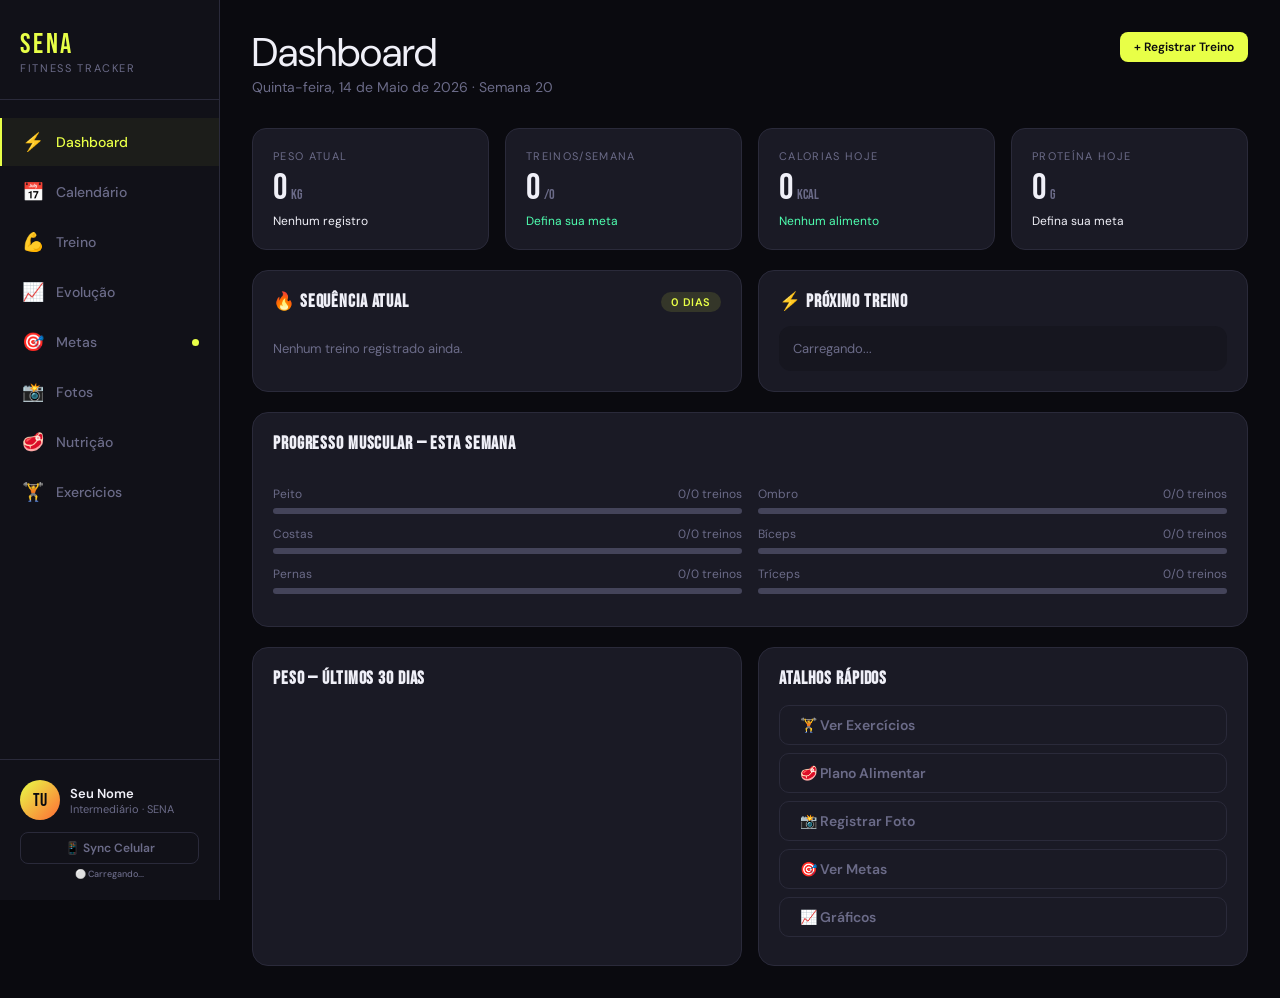
==== commit f2e71c95: "Add files via upload" ====
--- a/index.html
+++ b/index.html
@@ -423,7 +423,12 @@
         <div class="user-sub">Intermediário · SENA</div>
       </div>
     </div>
-    <button class="btn btn-ghost btn-sm" style="width:100%;margin-top:12px;justify-content:center" onclick="openSyncModal()">📱 Sync Celular</button>
+    <div class="sync-sidebar-container" style="width: 100%; margin-top: 12px; display: flex; flex-direction: column; gap: 4px;">
+      <button id="sidebarSyncBtn" class="btn btn-ghost btn-sm" style="width:100%;justify-content:center;border:1px solid var(--border);" onclick="openSyncModal()">📱 Sync Celular</button>
+      <div id="sidebarSyncStatus" style="font-size: 9px; text-align: center; color: var(--muted); display: flex; align-items: center; justify-content: center; gap: 4px; font-weight: 500;">
+        ⚪ Carregando...
+      </div>
+    </div>
   </div>
 </aside>
 
@@ -1146,24 +1151,56 @@
 </div>
 
 <div class="modal-overlay" id="syncModal">
-  <div class="modal" style="width: 400px;">
+  <div class="modal" style="width: 400px; max-height: 90vh; overflow-y: auto;">
     <div class="modal-header">
       <div class="modal-title">📱 Sincronizar Celular</div>
       <button class="close-btn" onclick="closeModal('syncModal')">✕</button>
     </div>
     
-    <div style="text-align: center; margin-bottom: 20px;">
-      <p style="font-size: 13px; color: var(--muted); margin-bottom: 20px; line-height: 1.5;">
-        Aponte a câmera do seu celular para o QR Code abaixo ou copie o link para sincronizar seus treinos e dieta em tempo real.
+    <!-- Aviso de Localhost / file:/// -->
+    <div id="localWarningSection" style="display: none; flex-direction: column; gap: 6px; padding: 12px; border-radius: 10px; border: 1px solid rgba(245, 158, 11, 0.3); background: rgba(245, 158, 11, 0.08); margin-bottom: 15px; text-align: left;">
+      <div style="display: flex; align-items: center; gap: 6px; font-size: 12px; font-weight: bold; color: #f59e0b;">
+        <span>⚠️</span> Atenção (Acesso Local)
+      </div>
+      <p style="font-size: 11px; color: var(--text); margin: 0; line-height: 1.4;">
+        Você está acessando o app localmente (<span id="localWarningType">localhost</span>). Para sincronizar:
+      </p>
+      <ul style="font-size: 10px; color: var(--muted); margin: 4px 0 0 15px; padding: 0; line-height: 1.4;">
+        <li>Conecte o computador e o celular no mesmo Wi-Fi.</li>
+        <li>Acesse o computador pelo IP no navegador do celular: <br/><code id="localIpSuggest" style="background:var(--bg3); padding:2px 4px; border-radius:4px; display:inline-block; margin-top:2px;">http://192.168.1.12:5173/index.html</code></li>
+        <li>Ou use a versão hospedada no GitHub Pages.</li>
+      </ul>
+    </div>
+
+    <!-- Opção 1: ID Personalizado (Mais fácil, sem câmera) -->
+    <div style="display: flex; flex-direction: column; gap: 8px; margin-bottom: 15px; text-align: left; background: var(--bg2); padding: 12px; border-radius: 12px; border: 1px solid var(--border);">
+      <label class="form-label" style="margin-bottom: 0; font-weight: bold; color: var(--accent);">🔑 Sincronizar via ID Personalizado</label>
+      <p style="font-size: 11px; color: var(--muted); margin: 0; line-height: 1.4;">
+        Digite um ID simples (ex: seu nome). Coloque o mesmo ID no celular para conectar diretamente da tela inicial sem usar QR Code.
+      </p>
+      <div style="display: flex; gap: 8px; align-items: center; margin-top: 4px;">
+        <input type="text" id="customSyncIdInput" placeholder="Ex: brd_fitness" style="flex: 1; padding: 10px 12px; border-radius: 10px; border: 1px solid var(--border); background: var(--bg3); color: var(--text); font-size: 12px;" />
+        <button class="btn btn-primary btn-sm" onclick="saveCustomSyncId()">Salvar ID</button>
+      </div>
+      <div id="customSyncIdHint" style="font-size: 10px; color: var(--muted); margin-top: 2px;">
+        ID de Pareamento Ativo: <span id="currentCustomIdText" style="font-weight: bold; color: var(--accent3);">Nenhum (usando ID temporário)</span>
+      </div>
+    </div>
+
+    <!-- Opção 2: QR Code / Link -->
+    <div style="text-align: center; margin-bottom: 15px; border-top: 1px solid var(--border); padding-top: 15px;">
+      <label class="form-label" style="text-align: left; display: block; margin-bottom: 8px; font-weight: bold;">📷 Sincronizar via QR Code</label>
+      <p style="font-size: 12px; color: var(--muted); margin-bottom: 15px; line-height: 1.4; text-align: left;">
+        Aponte a câmera do celular para o QR Code abaixo para carregar o ID ativo automaticamente.
       </p>
       
-      <div style="background: #ffffff; padding: 16px; border-radius: 16px; display: inline-block; box-shadow: 0 8px 24px rgba(0,0,0,0.2); margin-bottom: 20px;">
-        <img id="syncQrCode" src="" alt="QR Code" style="display: block; width: 180px; height: 180px; border-radius: 8px;" />
+      <div style="background: #ffffff; padding: 16px; border-radius: 16px; display: inline-block; box-shadow: 0 8px 24px rgba(0,0,0,0.2); margin-bottom: 15px;">
+        <img id="syncQrCode" src="" alt="QR Code" style="display: block; width: 150px; height: 150px; border-radius: 8px;" />
       </div>
     </div>
     
-    <div style="display: flex; flex-direction: column; gap: 8px; margin-bottom: 15px;">
-      <label class="form-label" style="margin-bottom: 0;">Link de Sincronização</label>
+    <div style="display: flex; flex-direction: column; gap: 8px; margin-bottom: 15px; text-align: left;">
+      <label class="form-label" style="margin-bottom: 0;">Link direto de pareamento</label>
       <div style="display: flex; gap: 8px;">
         <input type="text" id="syncLinkInput" readonly style="flex: 1; padding: 10px 12px; border-radius: 10px; border: 1px solid var(--border); background: var(--bg3); color: var(--text); font-size: 12px;" onclick="this.select()" />
         <button class="btn btn-primary btn-sm" onclick="copySyncLink()">Copiar</button>
@@ -1313,6 +1350,7 @@
 
 let remoteListenerUnsubscribe = null;
 let isFirstLoad = true;
+let lastRemoteState = null;
 
 function renderAllState() {
   buildRoutineTabs();
@@ -1330,6 +1368,126 @@
   renderWater();
 }
 
+function areStatesEqual(state1, state2) {
+  if (!state1 || !state2) return false;
+  const clean = (s) => {
+    const copy = { ...s };
+    delete copy.lastActiveDesktop;
+    delete copy.lastActiveMobile;
+    return JSON.stringify(copy);
+  };
+  return clean(state1) === clean(state2);
+}
+
+function updateSyncUI() {
+  const statusEl = document.getElementById('sidebarSyncStatus');
+  const btnEl = document.getElementById('sidebarSyncBtn');
+  if (!statusEl || !btnEl) return;
+  
+  if (!firebaseUserId) {
+    statusEl.innerHTML = '⚪ Conectando ao Firebase...';
+    return;
+  }
+  
+  const isCustom = firebaseUserId.startsWith('custom_');
+  const displayId = isCustom ? firebaseUserId.replace('custom_', '') : firebaseUserId.substring(0, 6);
+  
+  let isMobileActive = false;
+  if (lastRemoteState && lastRemoteState.lastActiveMobile) {
+    const elapsed = Date.now() - lastRemoteState.lastActiveMobile;
+    if (elapsed < 120000) { // 2 minutes
+      isMobileActive = true;
+    }
+  }
+  
+  if (isMobileActive) {
+    statusEl.innerHTML = `🟢 Celular Online (${displayId})`;
+    statusEl.style.color = '#10b981';
+    btnEl.style.borderColor = '#10b981';
+  } else {
+    statusEl.innerHTML = `☁️ Nuvem Ativa (${displayId})`;
+    statusEl.style.color = 'var(--muted)';
+    btnEl.style.borderColor = 'var(--border)';
+  }
+  
+  // Modal Fields
+  const customIdInput = document.getElementById('customSyncIdInput');
+  const currentCustomIdText = document.getElementById('currentCustomIdText');
+  if (customIdInput && currentCustomIdText) {
+    let customId = '';
+    try {
+      customId = localStorage.getItem('senaFitnessCustomUid') || '';
+    } catch(e) {}
+    customIdInput.value = customId;
+    if (customId) {
+      currentCustomIdText.textContent = customId;
+      currentCustomIdText.style.color = 'var(--accent3)';
+    } else {
+      currentCustomIdText.textContent = 'Nenhum (usando ID temporário)';
+      currentCustomIdText.style.color = 'var(--muted)';
+    }
+  }
+}
+
+function saveCustomSyncId() {
+  const input = document.getElementById('customSyncIdInput');
+  if (!input) return;
+  const rawId = input.value.trim();
+  
+  if (!rawId) {
+    try {
+      localStorage.removeItem('senaFitnessCustomUid');
+    } catch(e) {}
+    if (auth.currentUser) {
+      firebaseUserId = auth.currentUser.uid;
+    }
+    showToast("ID personalizado removido. Usando ID padrão.");
+  } else {
+    const cleanId = rawId.toLowerCase().replace(/[^a-z0-9_-]/g, '');
+    if (cleanId.length < 3) {
+      showToast("ID deve ter pelo menos 3 caracteres.");
+      return;
+    }
+    try {
+      localStorage.setItem('senaFitnessCustomUid', cleanId);
+    } catch(e) {}
+    firebaseUserId = 'custom_' + cleanId;
+    showToast(`ID configurado como: ${cleanId}`);
+  }
+  
+  isFirstLoad = true;
+  lastRemoteState = null;
+  setupRemoteListener();
+  updateSyncUI();
+  
+  // Re-generate sync QR / link inside open modal
+  const origin = window.location.origin;
+  let path = window.location.pathname;
+  if (path.endsWith('index.html')) {
+    path = path.replace('index.html', 'mobile.html');
+  } else {
+    if (!path.endsWith('/')) path += '/';
+    path += 'mobile.html';
+  }
+  const syncUrl = `${origin}${path}?uid=${firebaseUserId}`;
+  const qrUrl = `https://api.qrserver.com/v1/create-qr-code/?size=150x150&data=${encodeURIComponent(syncUrl)}`;
+  document.getElementById('syncQrCode').src = qrUrl;
+  document.getElementById('syncLinkInput').value = syncUrl;
+}
+
+function updateDesktopPresence() {
+  if (!firebaseUserId) return;
+  const docRef = db.collection("users").doc(firebaseUserId);
+  docRef.update({
+    lastActiveDesktop: Date.now()
+  }).catch(() => {
+    // Fallback if doc doesn't exist yet
+    saveState();
+  });
+}
+// Run presence check
+setInterval(updateDesktopPresence, 30000);
+
 function setupRemoteListener() {
   if (!firebaseUserId) return;
   if (remoteListenerUnsubscribe) {
@@ -1341,11 +1499,17 @@
   remoteListenerUnsubscribe = docRef.onSnapshot((docSnap) => {
     if (docSnap.exists) {
       const data = docSnap.data();
-      if (isFirstLoad || JSON.stringify(data) !== JSON.stringify(appState)) {
+      lastRemoteState = data;
+      updateSyncUI();
+      
+      if (isFirstLoad || !areStatesEqual(data, appState)) {
         isFirstLoad = false;
         Object.assign(appState, data);
         saveStateLocal();
         renderAllState();
+      } else {
+        appState.lastActiveDesktop = data.lastActiveDesktop;
+        appState.lastActiveMobile = data.lastActiveMobile;
       }
     } else {
       isFirstLoad = false;
@@ -1362,7 +1526,6 @@
     return;
   }
   
-  // Constrói o link do mobile.html de forma dinâmica baseada no domínio atual
   const origin = window.location.origin;
   let path = window.location.pathname;
   if (path.endsWith('index.html')) {
@@ -1374,12 +1537,33 @@
     path += 'mobile.html';
   }
   const syncUrl = `${origin}${path}?uid=${firebaseUserId}`;
-  const qrUrl = `https://api.qrserver.com/v1/create-qr-code/?size=180x180&data=${encodeURIComponent(syncUrl)}`;
+  const qrUrl = `https://api.qrserver.com/v1/create-qr-code/?size=150x150&data=${encodeURIComponent(syncUrl)}`;
   
   document.getElementById('syncQrCode').src = qrUrl;
   document.getElementById('syncLinkInput').value = syncUrl;
   document.getElementById('syncCopySuccess').style.display = 'none';
   
+  const warningSection = document.getElementById('localWarningSection');
+  if (warningSection) {
+    const isLocal = origin.includes('localhost') || origin.includes('127.0.0.1') || origin.startsWith('file:');
+    if (isLocal) {
+      warningSection.style.display = 'flex';
+      const warningType = document.getElementById('localWarningType');
+      const ipSuggest = document.getElementById('localIpSuggest');
+      
+      if (origin.startsWith('file:')) {
+        warningType.textContent = 'arquivo local file://';
+        ipSuggest.textContent = 'http://192.168.1.12:5173/index.html';
+      } else {
+        warningType.textContent = 'localhost';
+        ipSuggest.textContent = `http://192.168.1.12${window.location.port ? ':' + window.location.port : ''}${path.replace('mobile.html', 'index.html')}`;
+      }
+    } else {
+      warningSection.style.display = 'none';
+    }
+  }
+  
+  updateSyncUI();
   openModal('syncModal');
 }
 
@@ -2880,8 +3064,18 @@
 
 auth.onAuthStateChanged(async (user) => {
     if(user) {
-        firebaseUserId = user.uid;
+        let customId = null;
+        try {
+            customId = localStorage.getItem('senaFitnessCustomUid');
+        } catch(e) {}
+        
+        if (customId) {
+            firebaseUserId = 'custom_' + customId.trim();
+        } else {
+            firebaseUserId = user.uid;
+        }
         setupRemoteListener();
+        updateSyncUI();
         showToast("Sincronizado na nuvem! ☁️");
     }
 });
